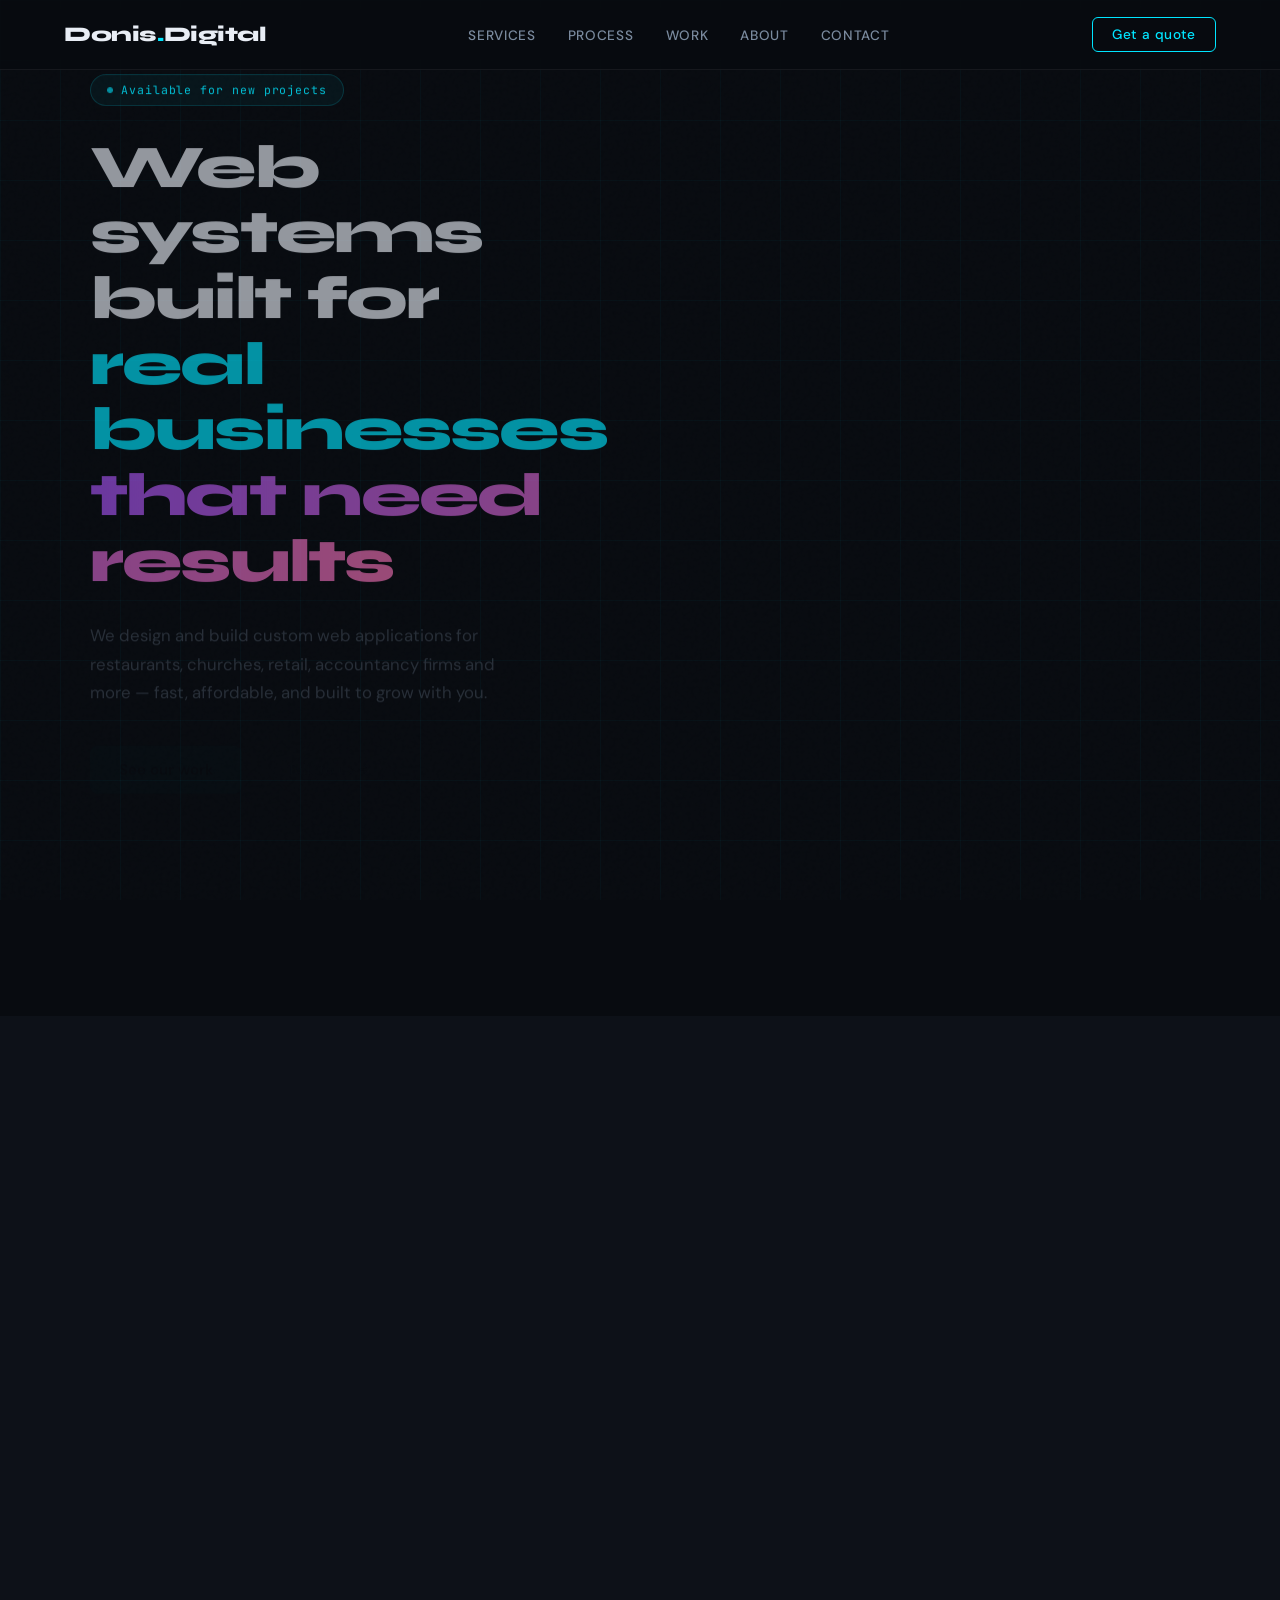
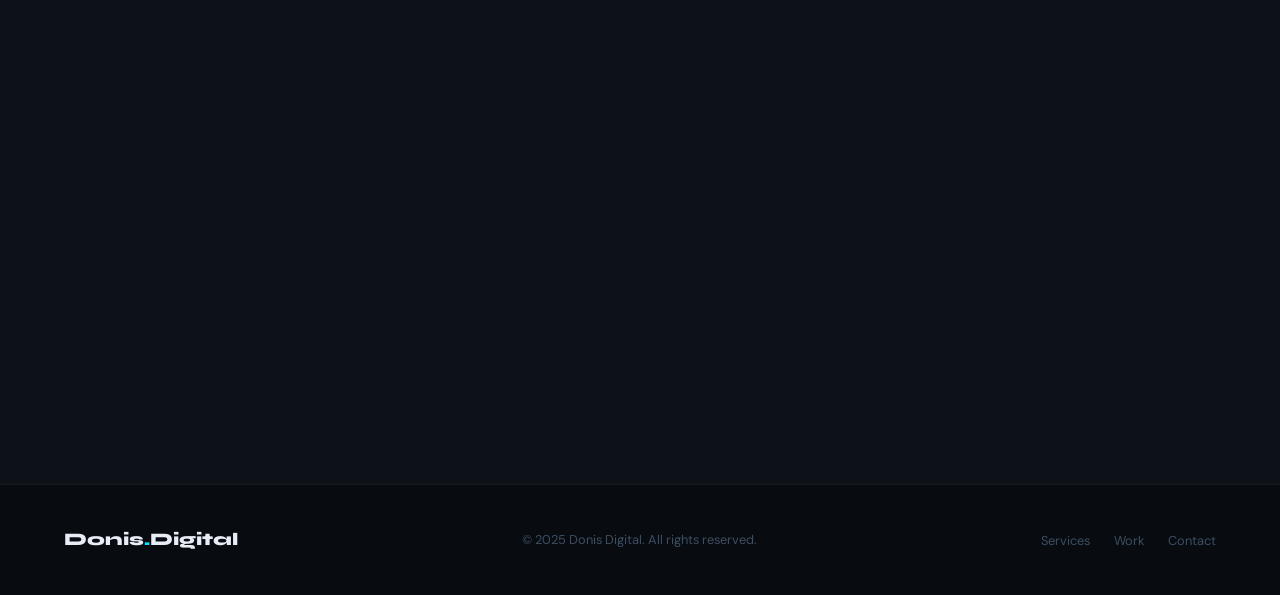
==== index.html @ e23f1062 "Add README, license, and Pages entry" ====
<!DOCTYPE html>
<html lang="en">
  <head>
    <meta charset="UTF-8"/>
    <meta name="viewport" content="width=device-width, initial-scale=1.0"/>
    <meta http-equiv="refresh" content="0; url=donis-digital.html"/>
    <link rel="canonical" href="./donis-digital.html"/>
    <title>Redirecting…</title>
  </head>
  <body>
    <p><a href="donis-digital.html">Open Donis Digital</a></p>
  </body>
</html>
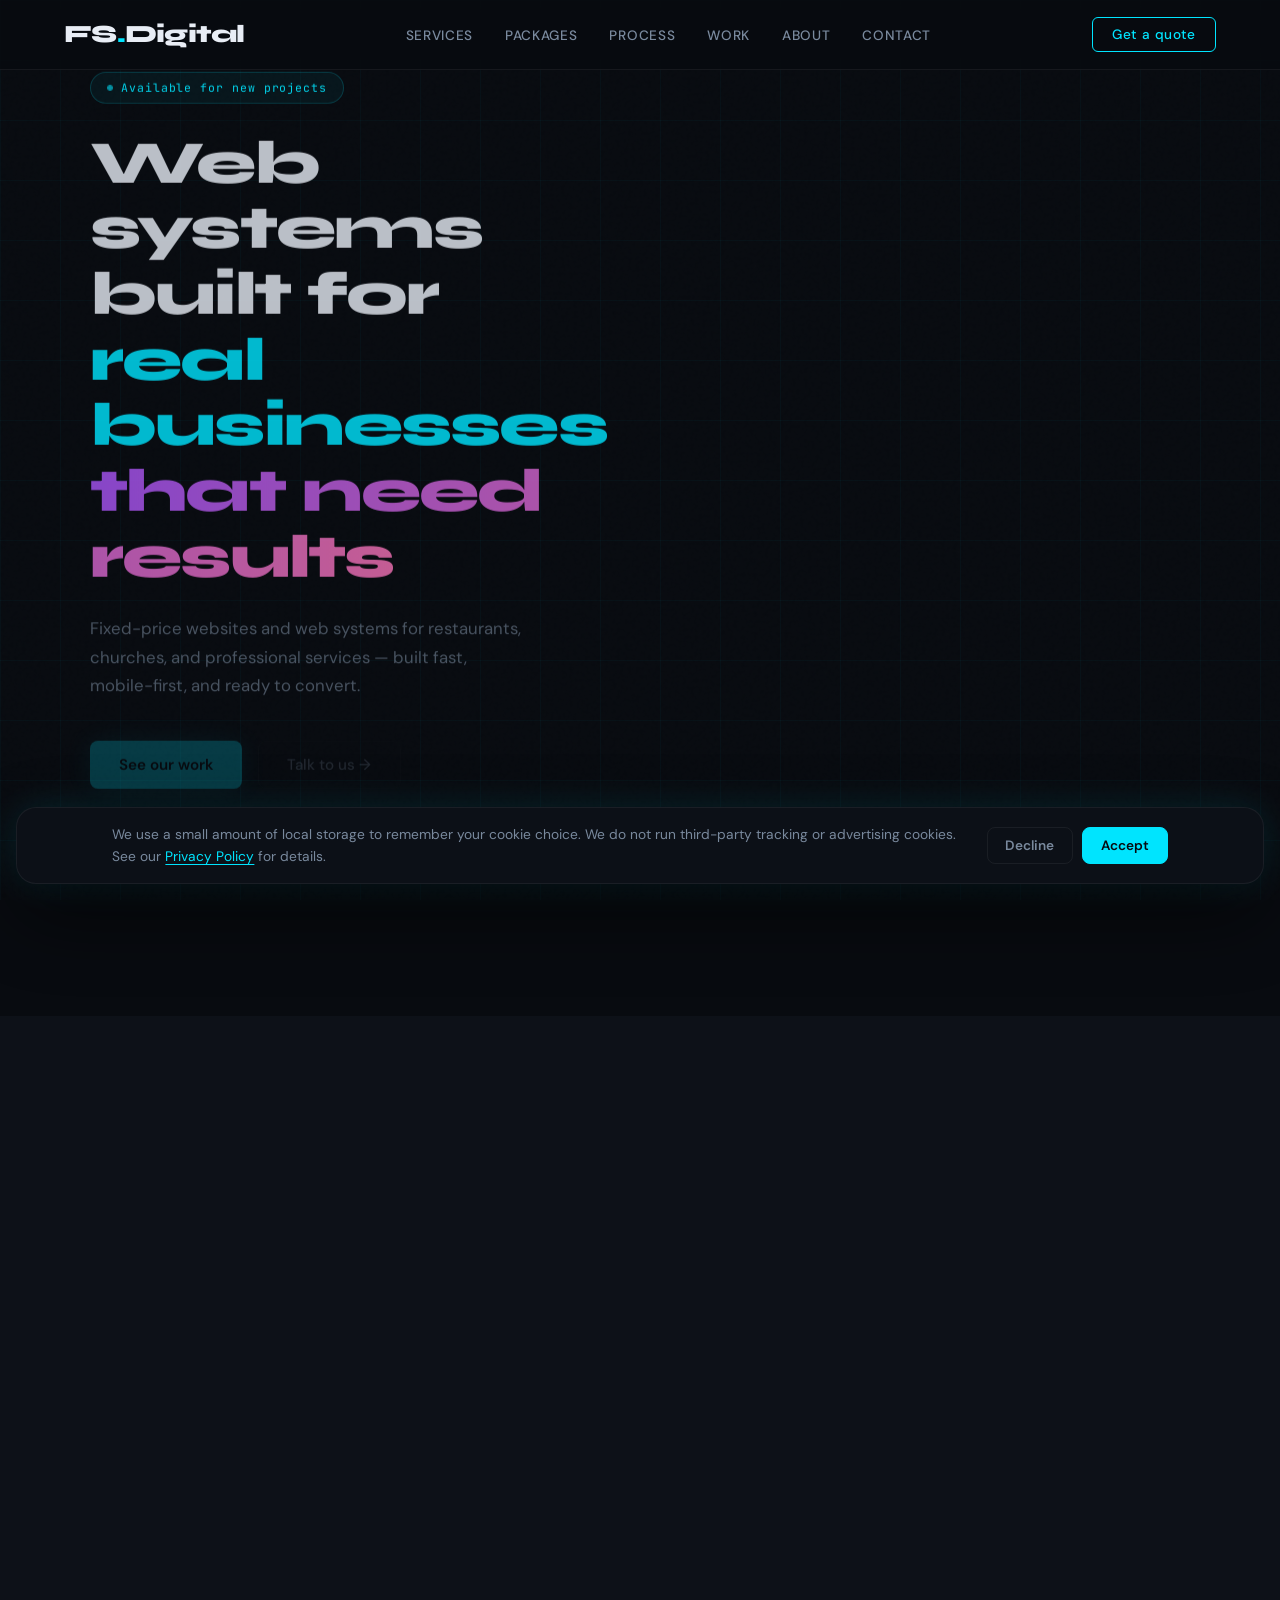
==== commit f4bb5d9d: "Feat: Formspree wired up. The previous Netlify-Forms setup is fully replaced" ====
--- a/index.html
+++ b/index.html
@@ -3,11 +3,12 @@
   <head>
     <meta charset="UTF-8"/>
     <meta name="viewport" content="width=device-width, initial-scale=1.0"/>
+    <meta name="robots" content="noindex,follow"/>
     <meta http-equiv="refresh" content="0; url=donis-digital.html"/>
-    <link rel="canonical" href="./donis-digital.html"/>
-    <title>Redirecting…</title>
+    <link rel="canonical" href="https://fsteyerdigital.com/donis-digital.html"/>
+    <title>FS Digital — redirecting…</title>
   </head>
   <body>
-    <p><a href="donis-digital.html">Open Donis Digital</a></p>
+    <p><a href="donis-digital.html">Open FS Digital</a></p>
   </body>
 </html>
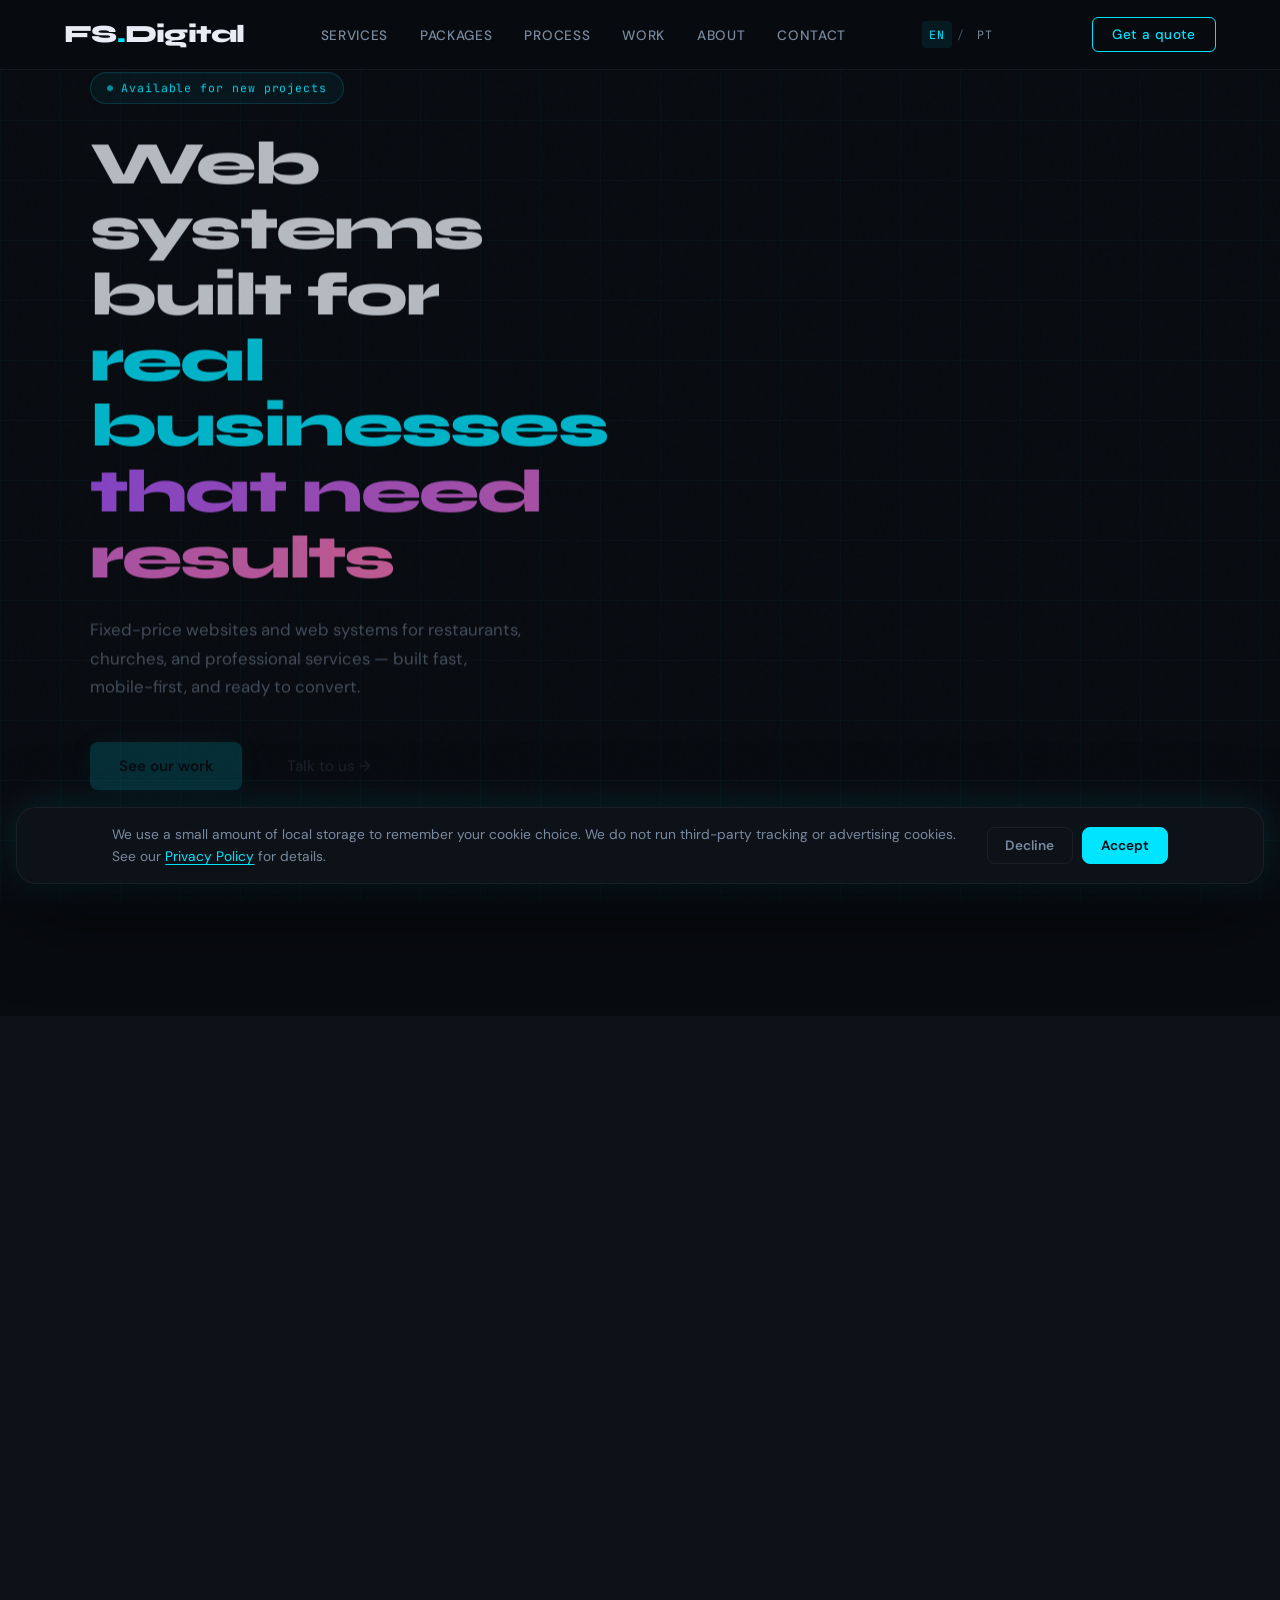
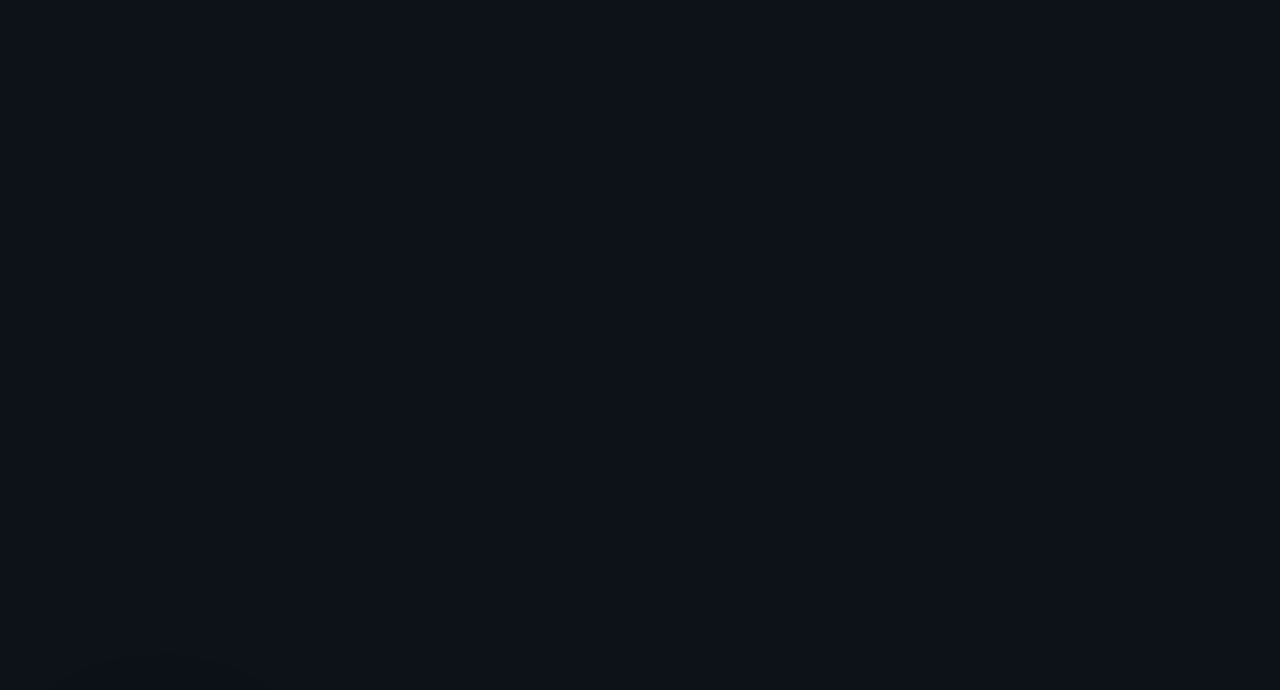
==== commit b0fa039a: "Fix: PT hosting plans parity + FS.Digital brand consistency Mirrors the Hosting & Maintenance Plans " ====
--- a/index.html
+++ b/index.html
@@ -6,9 +6,9 @@
     <meta name="robots" content="noindex,follow"/>
     <meta http-equiv="refresh" content="0; url=donis-digital.html"/>
     <link rel="canonical" href="https://fsteyerdigital.com/donis-digital.html"/>
-    <title>FS Digital — redirecting…</title>
+    <title>FS.Digital — redirecting…</title>
   </head>
   <body>
-    <p><a href="donis-digital.html">Open FS Digital</a></p>
+    <p><a href="donis-digital.html">Open FS.Digital</a></p>
   </body>
 </html>
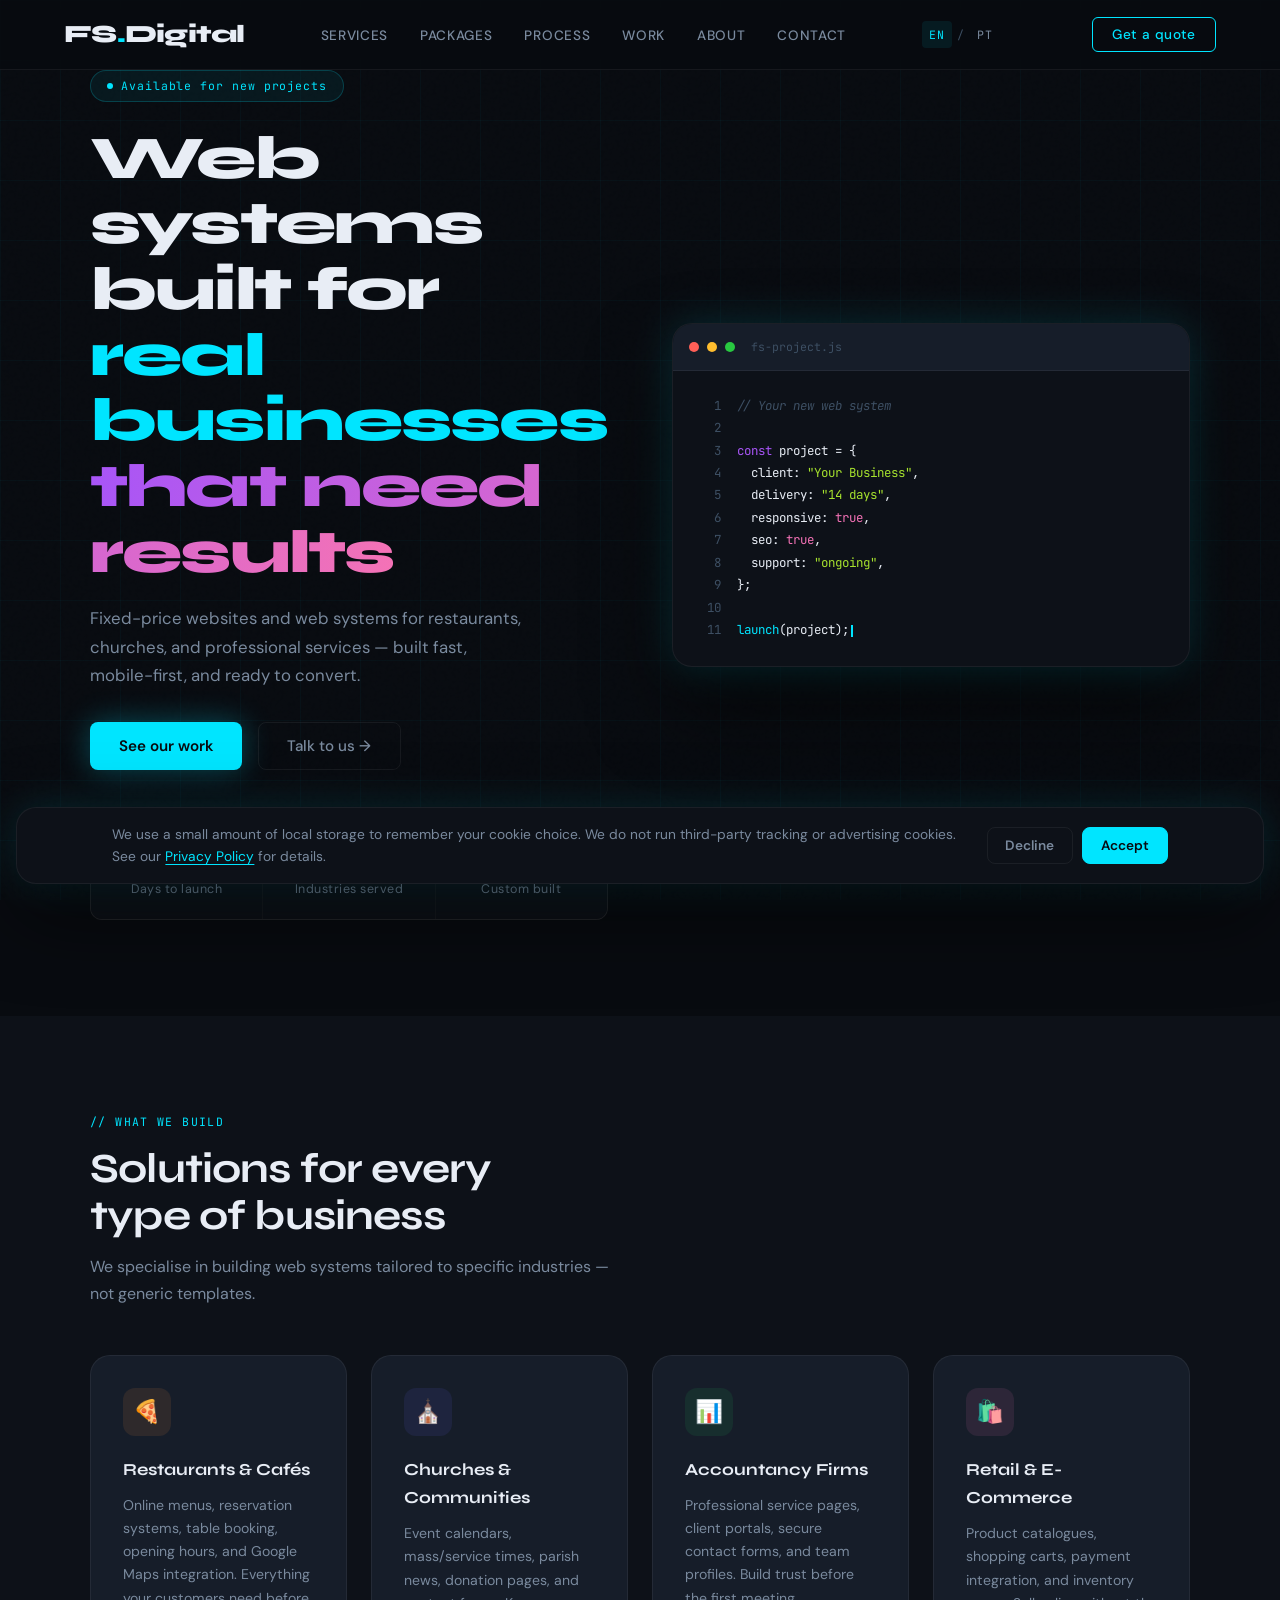
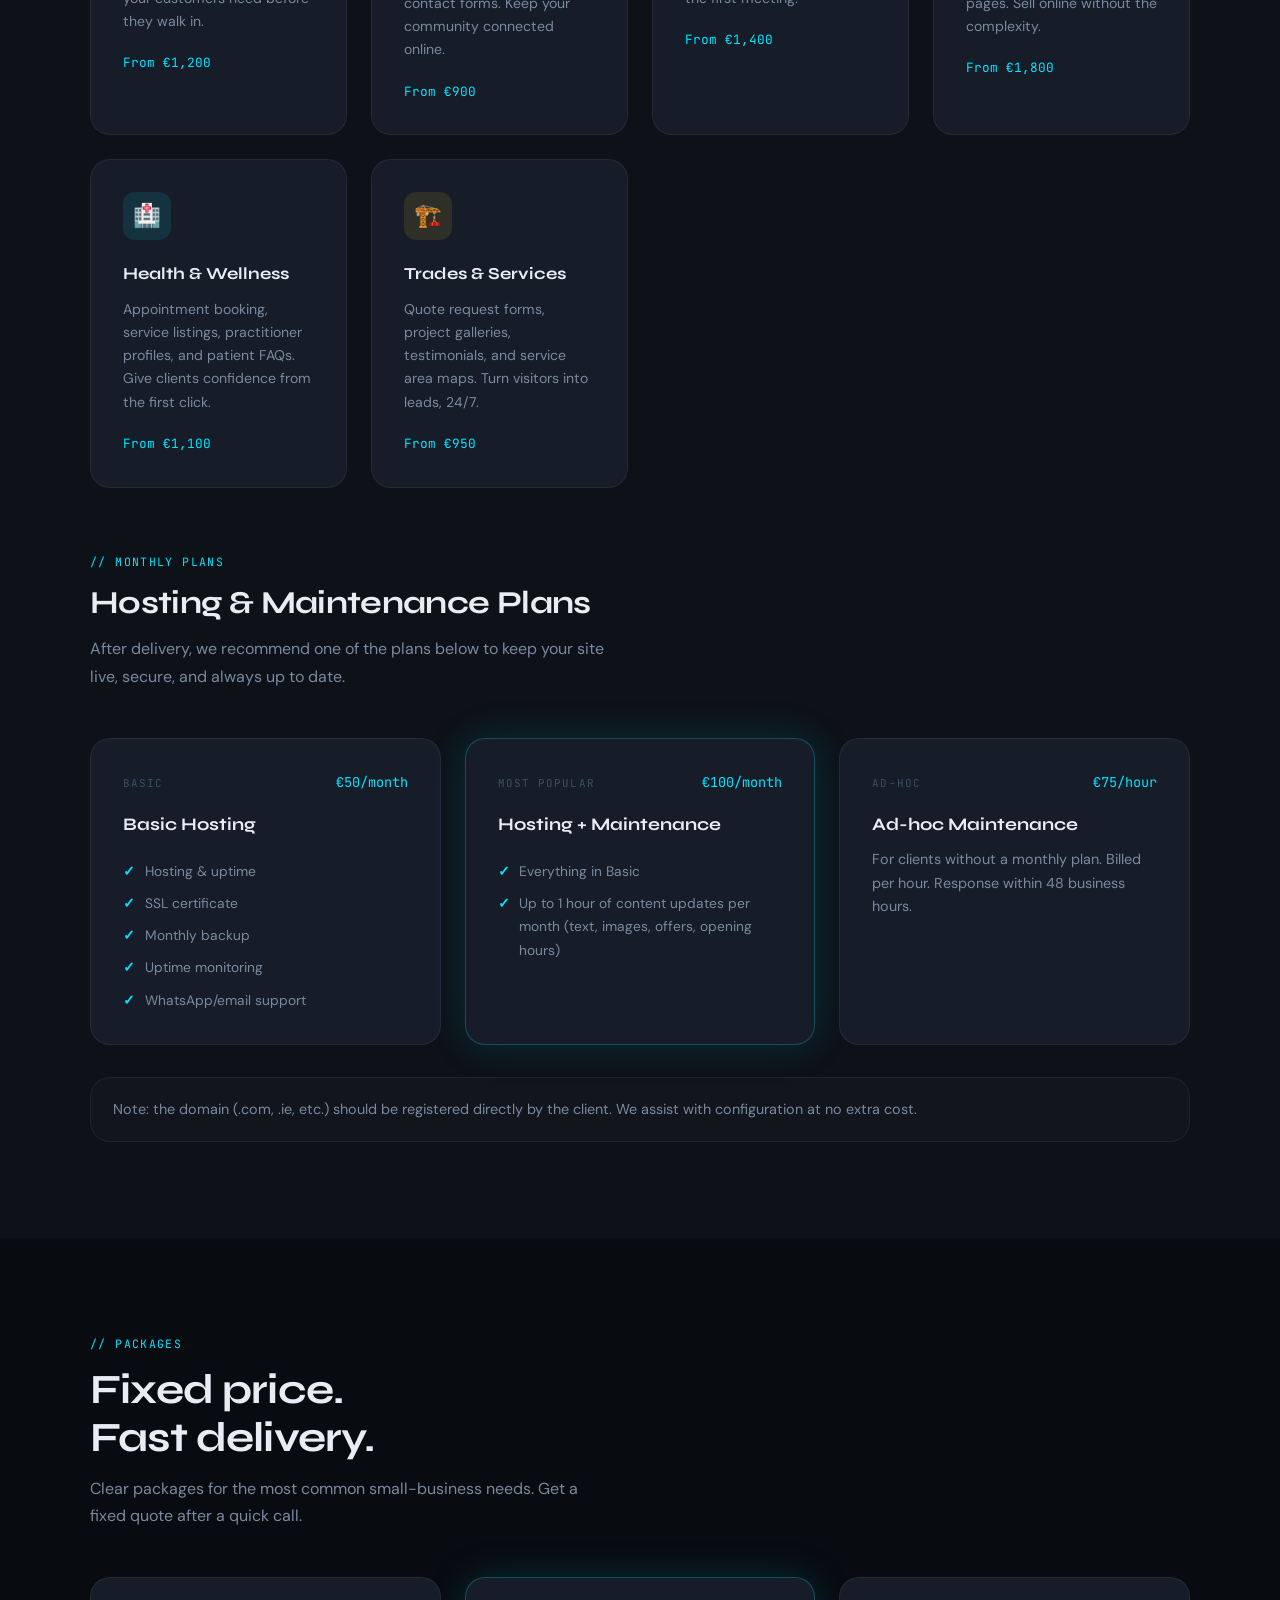
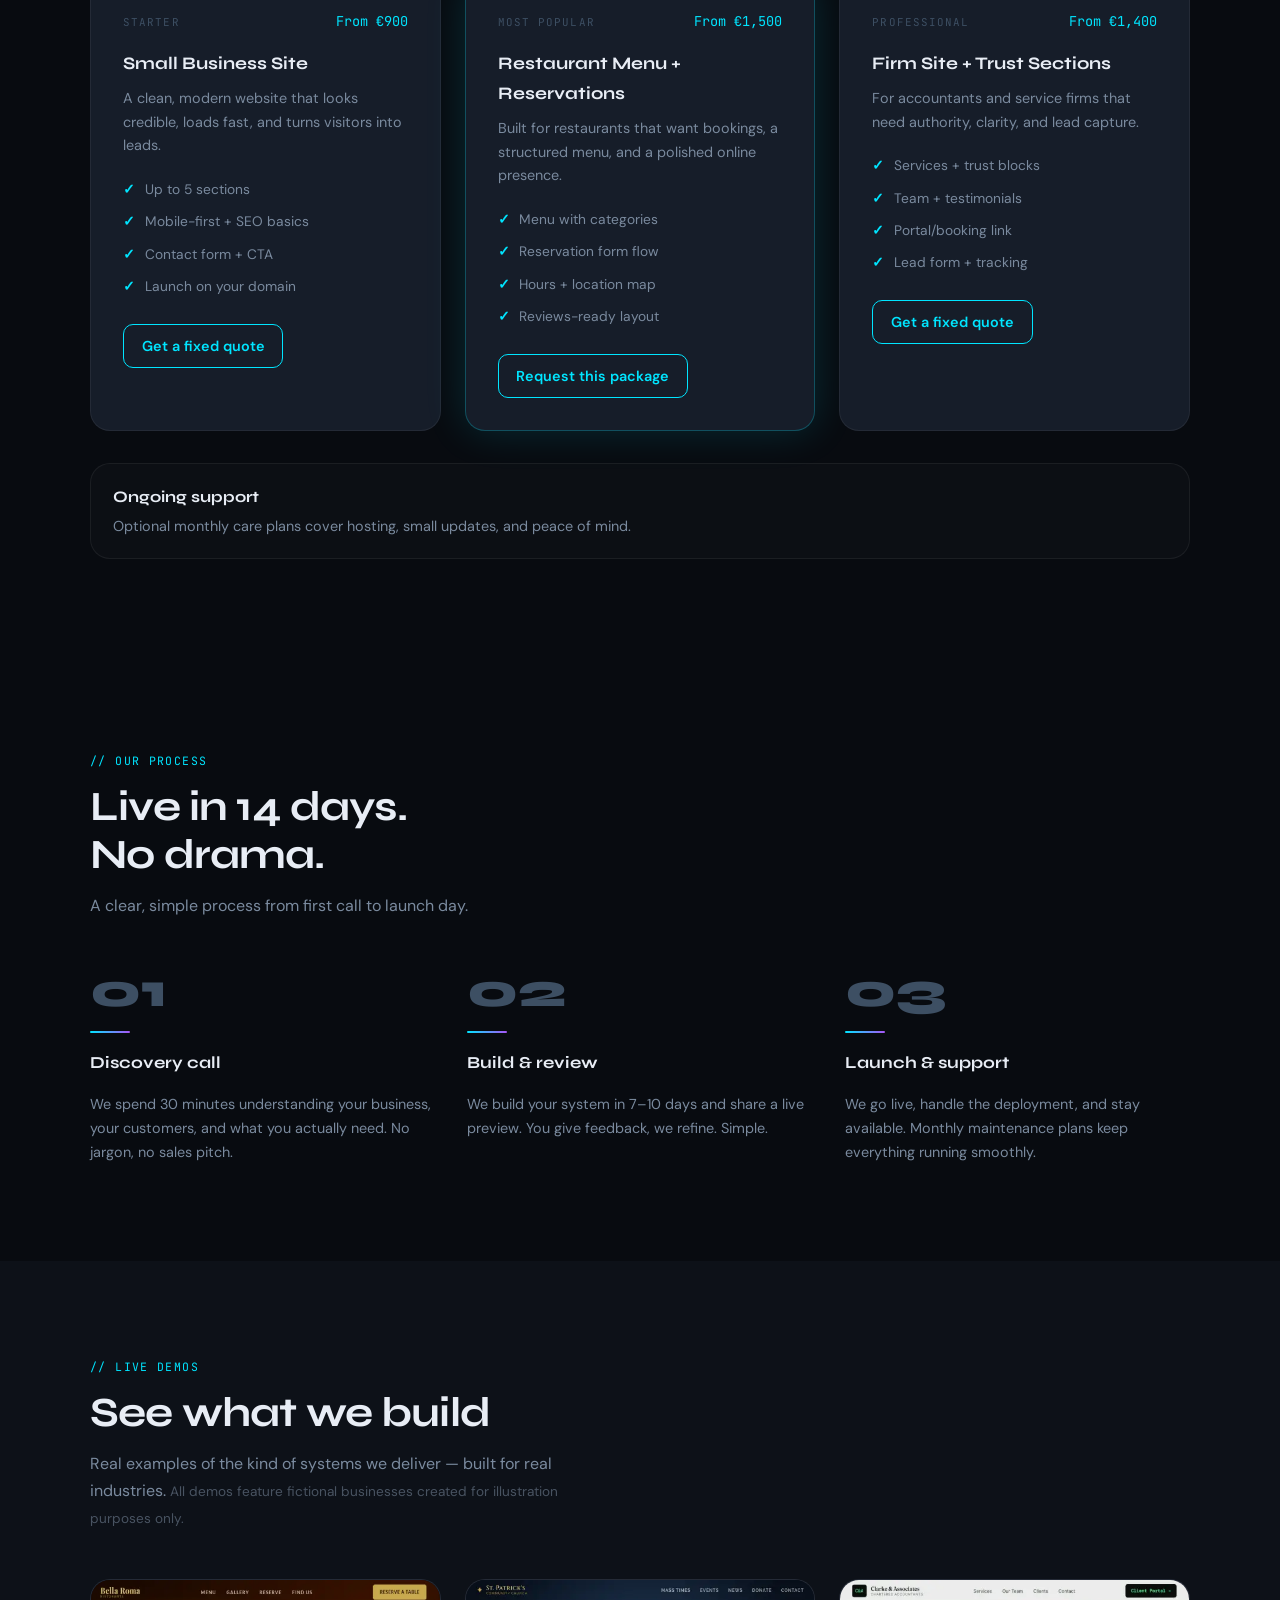
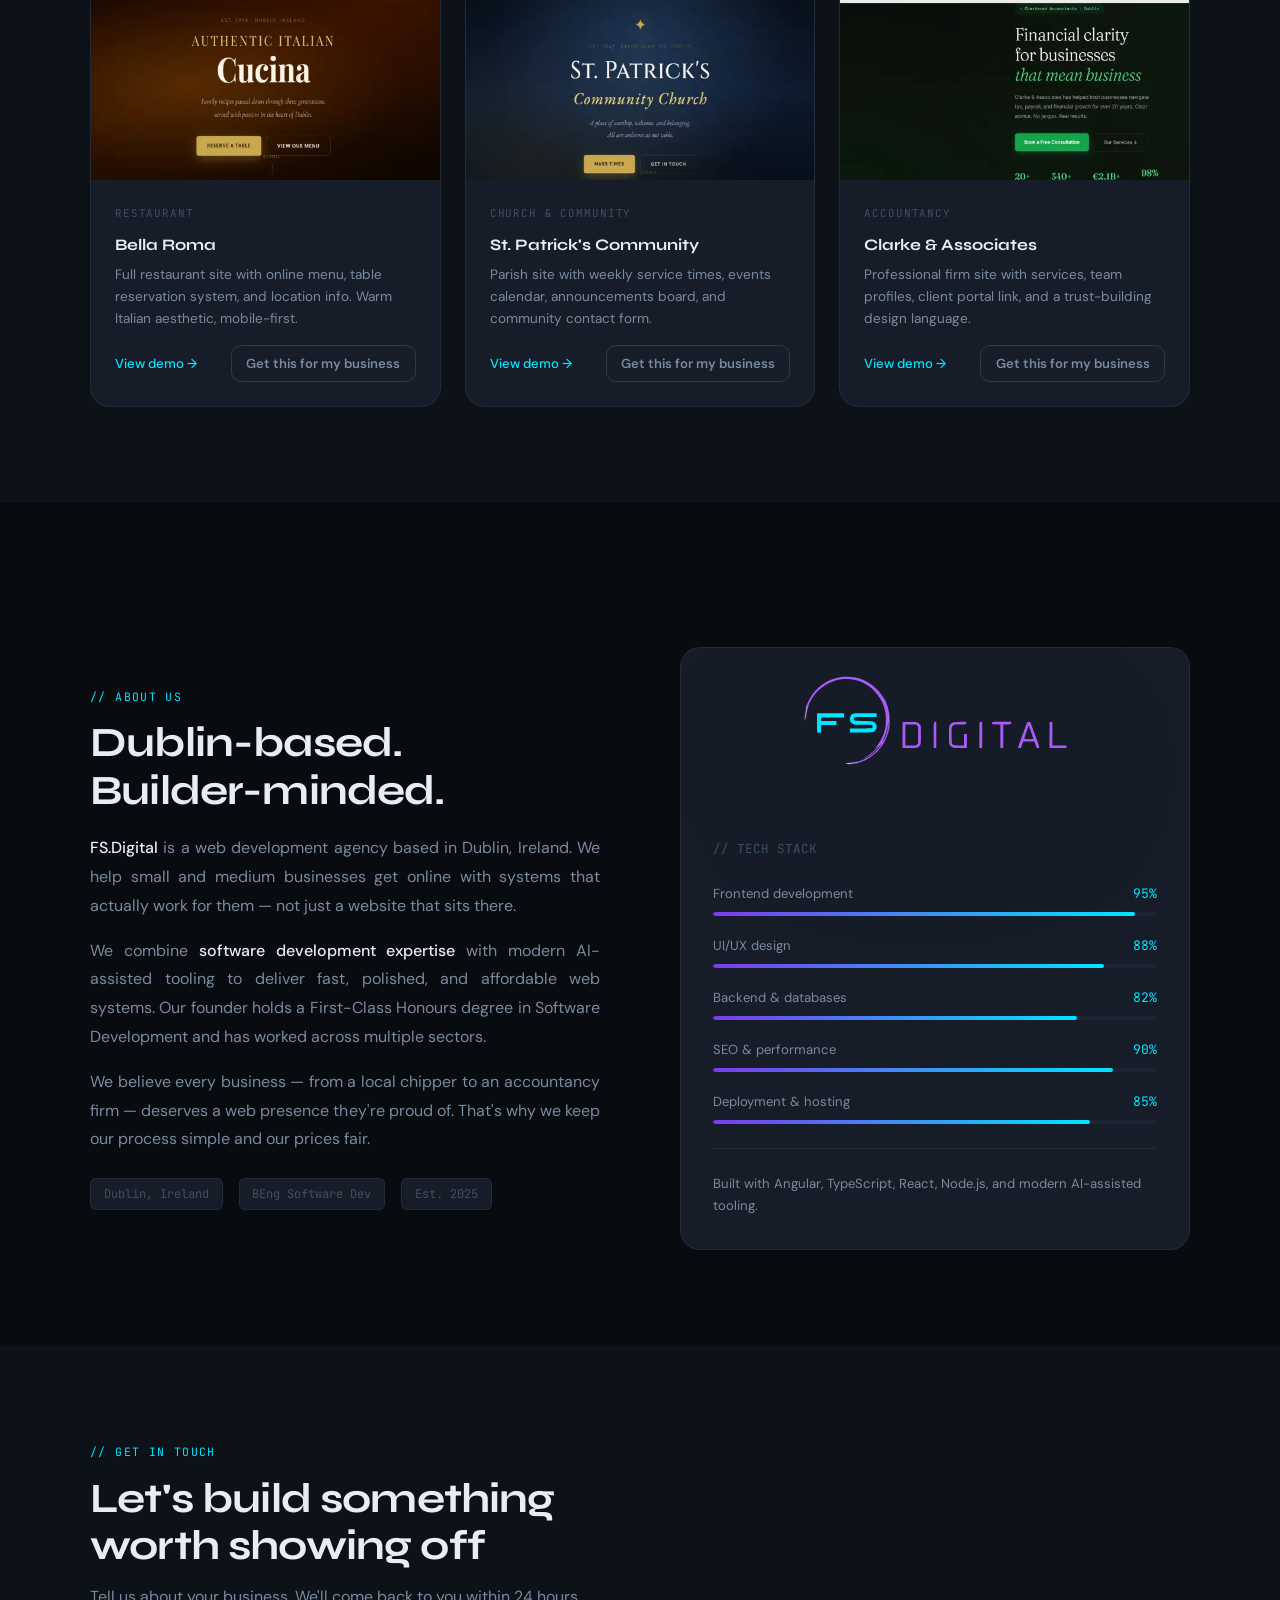
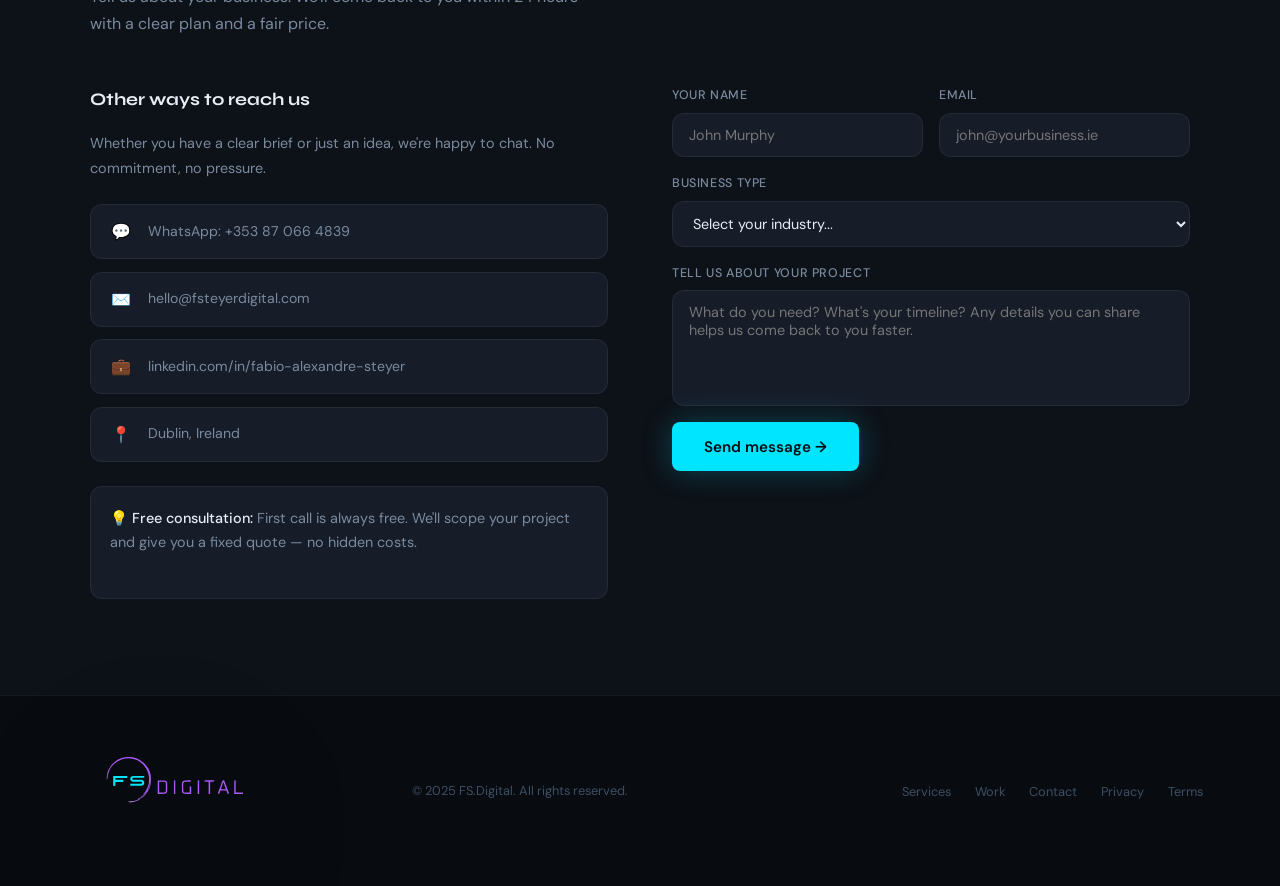
==== commit 1488cf70: "Fix: SEO canonical loop, meta descriptions, JSON-LD, and swap EN URL to root - Fix canonical loop: d" ====
--- a/index.html
+++ b/index.html
@@ -1,14 +1,544 @@
 <!DOCTYPE html>
 <html lang="en">
-  <head>
-    <meta charset="UTF-8"/>
-    <meta name="viewport" content="width=device-width, initial-scale=1.0"/>
-    <meta name="robots" content="noindex,follow"/>
-    <meta http-equiv="refresh" content="0; url=donis-digital.html"/>
-    <link rel="canonical" href="https://fsteyerdigital.com/donis-digital.html"/>
-    <title>FS.Digital — redirecting…</title>
-  </head>
-  <body>
-    <p><a href="donis-digital.html">Open FS.Digital</a></p>
-  </body>
+<head>
+<meta charset="UTF-8"/>
+<meta name="viewport" content="width=device-width, initial-scale=1.0"/>
+<title>FS.Digital — Web Systems for Real Businesses | Dublin</title>
+<meta name="description" content="FS.Digital builds custom web systems for restaurants, churches, accountancy firms and retail businesses. Fixed price. Live in 14 days. Dublin, Ireland."/>
+<meta name="author" content="FS.Digital"/>
+<meta name="theme-color" content="#080b10"/>
+<link rel="canonical" href="https://fsteyerdigital.com/"/>
+
+<!-- hreflang -->
+<link rel="alternate" hreflang="en" href="https://fsteyerdigital.com/"/>
+<link rel="alternate" hreflang="pt-BR" href="https://fsteyerdigital.com/pt/"/>
+<link rel="alternate" hreflang="x-default" href="https://fsteyerdigital.com/"/>
+
+<!-- Open Graph / social -->
+<meta property="og:type" content="website"/>
+<meta property="og:url" content="https://fsteyerdigital.com/"/>
+<meta property="og:title" content="FS.Digital — Web Systems for Real Businesses"/>
+<meta property="og:description" content="Fixed-price websites for restaurants, churches, and professional services. Built fast, mobile-first, ready to convert."/>
+<meta property="og:image" content="https://fsteyerdigital.com/Print_Transparent.svg"/>
+<meta property="og:locale" content="en_IE"/>
+<meta property="og:locale:alternate" content="pt_BR"/>
+<meta name="twitter:card" content="summary_large_image"/>
+<meta name="twitter:title" content="FS.Digital — Web Systems for Real Businesses"/>
+<meta name="twitter:description" content="Fixed-price websites and web systems for Irish small businesses. Live in 14 days."/>
+<meta name="twitter:image" content="https://fsteyerdigital.com/Print_Transparent.svg"/>
+
+<link rel="icon" type="image/svg+xml" href="Print_Transparent.svg"/>
+<link rel="preconnect" href="https://fonts.googleapis.com"/>
+<link rel="preconnect" href="https://fonts.gstatic.com" crossorigin/>
+<link href="https://fonts.googleapis.com/css2?family=Syne:wght@400;600;700;800&family=DM+Sans:ital,wght@0,300;0,400;0,500;1,300&family=JetBrains+Mono:wght@400;500&display=swap" rel="stylesheet"/>
+<link rel="stylesheet" href="donis-digital.css?v=20260708"/>
+<script src="donis-digital.js?v=20260708" defer></script>
+
+<script type="application/ld+json">
+{
+  "@context": "https://schema.org",
+  "@type": "ProfessionalService",
+  "name": "FS.Digital",
+  "url": "https://fsteyerdigital.com/",
+  "logo": "https://fsteyerdigital.com/Print_Transparent.svg",
+  "description": "Custom web systems for small and medium businesses. Restaurants, churches, accountancy firms and retail. Fixed price, live in 14 days.",
+  "founder": {
+    "@type": "Person",
+    "name": "Fabio A. Steyer"
+  },
+  "address": {
+    "@type": "PostalAddress",
+    "addressLocality": "Dublin",
+    "addressCountry": "IE"
+  },
+  "areaServed": ["Ireland", "Brazil"],
+  "contactPoint": {
+    "@type": "ContactPoint",
+    "email": "hello@fsteyerdigital.com",
+    "contactType": "customer service"
+  },
+  "sameAs": [
+    "https://linkedin.com/in/fabio-alexandre-steyer"
+  ]
+}
+</script>
+</head>
+<body>
+
+<!-- NAV -->
+<nav>
+  <a class="nav-brand" href="#hero" data-scroll-to="hero">
+    <span class="brand-text">FS<span>.</span>Digital</span>
+  </a>
+  <ul class="nav-links">
+    <li><a href="#services">Services</a></li>
+    <li><a href="#packages">Packages</a></li>
+    <li><a href="#how">Process</a></li>
+    <li><a href="#demos">Work</a></li>
+    <li><a href="#about">About</a></li>
+    <li><a href="#contact">Contact</a></li>
+  </ul>
+  <div class="lang-switch" aria-label="Language">
+    <a href="/" lang="en" hreflang="en" aria-current="page">EN</a>
+    <span class="sep" aria-hidden="true">/</span>
+    <a href="/pt/" lang="pt-BR" hreflang="pt-BR">PT</a>
+  </div>
+  <button class="nav-cta" type="button" data-scroll-to="contact">Get a quote</button>
+</nav>
+
+<!-- HERO -->
+<section id="hero">
+  <div class="hero-inner">
+    <div class="hero-content">
+      <div class="hero-tag">Available for new projects</div>
+      <h1>
+        Web systems built for<br/>
+        <span class="accent">real businesses</span><br/>
+        <span class="accent2">that need results</span>
+      </h1>
+      <p class="hero-sub">
+        Fixed-price websites and web systems for restaurants, churches, and professional services — built fast, mobile-first, and ready to convert.
+      </p>
+      <div class="hero-ctas">
+        <button class="btn-primary" type="button" data-scroll-to="demos">See our work</button>
+        <button class="btn-ghost" type="button" data-scroll-to="contact">Talk to us →</button>
+      </div>
+      <div class="stats-row">
+        <div class="stat">
+          <div class="stat-num">14</div>
+          <div class="stat-label">Days to launch</div>
+        </div>
+        <div class="stat">
+          <div class="stat-num">4+</div>
+          <div class="stat-label">Industries served</div>
+        </div>
+        <div class="stat">
+          <div class="stat-num">100%</div>
+          <div class="stat-label">Custom built</div>
+        </div>
+      </div>
+    </div>
+
+    <div class="hero-visual">
+      <div class="code-window">
+        <div class="code-topbar">
+          <div class="dot red"></div>
+          <div class="dot yellow"></div>
+          <div class="dot green"></div>
+          <div class="code-title">fs-project.js</div>
+        </div>
+        <div class="code-body">
+          <div class="code-line"><span class="ln">1</span><span class="cm">// Your new web system</span></div>
+          <div class="code-line"><span class="ln">2</span><span></span></div>
+          <div class="code-line"><span class="ln">3</span><span><span class="kw">const</span> project = {</span></div>
+          <div class="code-line"><span class="ln">4</span><span>&nbsp;&nbsp;client: <span class="str">"Your Business"</span>,</span></div>
+          <div class="code-line"><span class="ln">5</span><span>&nbsp;&nbsp;delivery: <span class="str">"14 days"</span>,</span></div>
+          <div class="code-line"><span class="ln">6</span><span>&nbsp;&nbsp;responsive: <span class="num">true</span>,</span></div>
+          <div class="code-line"><span class="ln">7</span><span>&nbsp;&nbsp;seo: <span class="num">true</span>,</span></div>
+          <div class="code-line"><span class="ln">8</span><span>&nbsp;&nbsp;support: <span class="str">"ongoing"</span>,</span></div>
+          <div class="code-line"><span class="ln">9</span><span>};</span></div>
+          <div class="code-line"><span class="ln">10</span><span></span></div>
+          <div class="code-line"><span class="ln">11</span><span><span class="fn">launch</span>(project);<span class="typing-cursor"></span></span></div>
+        </div>
+      </div>
+    </div>
+  </div>
+</section>
+
+<!-- SERVICES -->
+<section id="services">
+  <div class="container">
+    <div class="reveal">
+      <div class="section-tag">// what we build</div>
+      <h2>Solutions for every<br/>type of business</h2>
+      <p class="section-sub">We specialise in building web systems tailored to specific industries — not generic templates.</p>
+    </div>
+    <div class="services-grid">
+      <div class="service-card reveal">
+        <div class="service-icon bg-orange">🍕</div>
+        <h3>Restaurants & Cafés</h3>
+        <p>Online menus, reservation systems, table booking, opening hours, and Google Maps integration. Everything your customers need before they walk in.</p>
+        <div class="service-price">From €1,200</div>
+      </div>
+      <div class="service-card reveal">
+        <div class="service-icon bg-indigo">⛪</div>
+        <h3>Churches & Communities</h3>
+        <p>Event calendars, mass/service times, parish news, donation pages, and contact forms. Keep your community connected online.</p>
+        <div class="service-price">From €900</div>
+      </div>
+      <div class="service-card reveal">
+        <div class="service-icon bg-green">📊</div>
+        <h3>Accountancy Firms</h3>
+        <p>Professional service pages, client portals, secure contact forms, and team profiles. Build trust before the first meeting.</p>
+        <div class="service-price">From €1,400</div>
+      </div>
+      <div class="service-card reveal">
+        <div class="service-icon bg-pink">🛍️</div>
+        <h3>Retail & E-Commerce</h3>
+        <p>Product catalogues, shopping carts, payment integration, and inventory pages. Sell online without the complexity.</p>
+        <div class="service-price">From €1,800</div>
+      </div>
+      <div class="service-card reveal">
+        <div class="service-icon bg-cyan">🏥</div>
+        <h3>Health & Wellness</h3>
+        <p>Appointment booking, service listings, practitioner profiles, and patient FAQs. Give clients confidence from the first click.</p>
+        <div class="service-price">From €1,100</div>
+      </div>
+      <div class="service-card reveal">
+        <div class="service-icon bg-yellow">🏗️</div>
+        <h3>Trades & Services</h3>
+        <p>Quote request forms, project galleries, testimonials, and service area maps. Turn visitors into leads, 24/7.</p>
+        <div class="service-price">From €950</div>
+      </div>
+    </div>
+
+    <div class="hosting-plans reveal">
+      <div class="section-tag">// monthly plans</div>
+      <h3 class="hosting-plans-title">Hosting &amp; Maintenance Plans</h3>
+      <p class="section-sub">After delivery, we recommend one of the plans below to keep your site live, secure, and always up to date.</p>
+      <div class="packages-grid">
+        <div class="package-card reveal">
+          <div class="package-head">
+            <div class="package-tag">Basic</div>
+            <div class="package-price">€50/month</div>
+          </div>
+          <h3>Basic Hosting</h3>
+          <ul class="package-list">
+            <li>Hosting &amp; uptime</li>
+            <li>SSL certificate</li>
+            <li>Monthly backup</li>
+            <li>Uptime monitoring</li>
+            <li>WhatsApp/email support</li>
+          </ul>
+        </div>
+        <div class="package-card featured reveal">
+          <div class="package-head">
+            <div class="package-tag">Most popular</div>
+            <div class="package-price">€100/month</div>
+          </div>
+          <h3>Hosting + Maintenance</h3>
+          <ul class="package-list">
+            <li>Everything in Basic</li>
+            <li>Up to 1 hour of content updates per month (text, images, offers, opening hours)</li>
+          </ul>
+        </div>
+        <div class="package-card reveal">
+          <div class="package-head">
+            <div class="package-tag">Ad-hoc</div>
+            <div class="package-price">€75/hour</div>
+          </div>
+          <h3>Ad-hoc Maintenance</h3>
+          <p>For clients without a monthly plan. Billed per hour. Response within 48 business hours.</p>
+        </div>
+      </div>
+      <div class="packages-note reveal">
+        <p class="packages-note-text">Note: the domain (.com, .ie, etc.) should be registered directly by the client. We assist with configuration at no extra cost.</p>
+      </div>
+    </div>
+  </div>
+</section>
+
+<!-- PACKAGES -->
+<section id="packages">
+  <div class="container">
+    <div class="reveal">
+      <div class="section-tag">// packages</div>
+      <h2>Fixed price.<br/>Fast delivery.</h2>
+      <p class="section-sub">Clear packages for the most common small-business needs. Get a fixed quote after a quick call.</p>
+    </div>
+
+    <div class="packages-grid">
+      <div class="package-card reveal">
+        <div class="package-head">
+          <div class="package-tag">Starter</div>
+          <div class="package-price">From €900</div>
+        </div>
+        <h3>Small Business Site</h3>
+        <p>A clean, modern website that looks credible, loads fast, and turns visitors into leads.</p>
+        <ul class="package-list">
+          <li>Up to 5 sections</li>
+          <li>Mobile-first + SEO basics</li>
+          <li>Contact form + CTA</li>
+          <li>Launch on your domain</li>
+        </ul>
+        <button class="package-cta" type="button" data-scroll-to="contact">Get a fixed quote</button>
+      </div>
+
+      <div class="package-card featured reveal">
+        <div class="package-head">
+          <div class="package-tag">Most popular</div>
+          <div class="package-price">From €1,500</div>
+        </div>
+        <h3>Restaurant Menu + Reservations</h3>
+        <p>Built for restaurants that want bookings, a structured menu, and a polished online presence.</p>
+        <ul class="package-list">
+          <li>Menu with categories</li>
+          <li>Reservation form flow</li>
+          <li>Hours + location map</li>
+          <li>Reviews-ready layout</li>
+        </ul>
+        <button class="package-cta" type="button" data-scroll-to="contact">Request this package</button>
+      </div>
+
+      <div class="package-card reveal">
+        <div class="package-head">
+          <div class="package-tag">Professional</div>
+          <div class="package-price">From €1,400</div>
+        </div>
+        <h3>Firm Site + Trust Sections</h3>
+        <p>For accountants and service firms that need authority, clarity, and lead capture.</p>
+        <ul class="package-list">
+          <li>Services + trust blocks</li>
+          <li>Team + testimonials</li>
+          <li>Portal/booking link</li>
+          <li>Lead form + tracking</li>
+        </ul>
+        <button class="package-cta" type="button" data-scroll-to="contact">Get a fixed quote</button>
+      </div>
+    </div>
+
+    <div class="packages-note reveal">
+      <div class="packages-note-title">Ongoing support</div>
+      <p class="packages-note-text">Optional monthly care plans cover hosting, small updates, and peace of mind.</p>
+    </div>
+  </div>
+</section>
+
+<!-- HOW IT WORKS -->
+<section id="how">
+  <div class="container">
+    <div class="reveal">
+      <div class="section-tag">// our process</div>
+      <h2>Live in 14 days.<br/>No drama.</h2>
+      <p class="section-sub">A clear, simple process from first call to launch day.</p>
+    </div>
+    <div class="steps">
+      <div class="step reveal">
+        <div class="step-num">01</div>
+        <div class="step-line"></div>
+        <h3>Discovery call</h3>
+        <p>We spend 30 minutes understanding your business, your customers, and what you actually need. No jargon, no sales pitch.</p>
+      </div>
+      <div class="step reveal">
+        <div class="step-num">02</div>
+        <div class="step-line"></div>
+        <h3>Build & review</h3>
+        <p>We build your system in 7–10 days and share a live preview. You give feedback, we refine. Simple.</p>
+      </div>
+      <div class="step reveal">
+        <div class="step-num">03</div>
+        <div class="step-line"></div>
+        <h3>Launch & support</h3>
+        <p>We go live, handle the deployment, and stay available. Monthly maintenance plans keep everything running smoothly.</p>
+      </div>
+    </div>
+  </div>
+</section>
+
+<!-- DEMOS -->
+<section id="demos">
+  <div class="container">
+    <div class="reveal">
+      <div class="section-tag">// live demos</div>
+      <h2>See what we build</h2>
+      <p class="section-sub">Real examples of the kind of systems we deliver — built for real industries. <span class="section-note">All demos feature fictional businesses created for illustration purposes only.</span></p>
+    </div>
+    <div class="demos-grid">
+      <div class="demo-card reveal">
+        <div class="demo-preview">
+          <img src="demos/bella-roma/preview.webp" alt="Bella Roma restaurant demo site screenshot" loading="lazy" width="600" height="338"/>
+        </div>
+        <div class="demo-info">
+          <div class="demo-tag">Restaurant</div>
+          <h3>Bella Roma</h3>
+          <p>Full restaurant site with online menu, table reservation system, and location info. Warm Italian aesthetic, mobile-first.</p>
+          <div class="demo-actions">
+            <a href="demos/bella-roma/" class="demo-link" target="_blank" rel="noreferrer noopener">View demo →</a>
+            <button class="demo-cta" type="button" data-scroll-to="contact">Get this for my business</button>
+          </div>
+        </div>
+      </div>
+      <div class="demo-card reveal">
+        <div class="demo-preview">
+          <img src="demos/church/preview.webp" alt="St. Patrick's Community Church demo site screenshot" loading="lazy" width="600" height="338"/>
+        </div>
+        <div class="demo-info">
+          <div class="demo-tag">Church & Community</div>
+          <h3>St. Patrick's Community</h3>
+          <p>Parish site with weekly service times, events calendar, announcements board, and community contact form.</p>
+          <div class="demo-actions">
+            <a href="demos/church/" class="demo-link" target="_blank" rel="noreferrer noopener">View demo →</a>
+            <button class="demo-cta" type="button" data-scroll-to="contact">Get this for my business</button>
+          </div>
+        </div>
+      </div>
+      <div class="demo-card reveal">
+        <div class="demo-preview">
+          <img src="demos/accountancy/preview.webp" alt="Clarke & Associates accountancy demo site screenshot" loading="lazy" width="600" height="338"/>
+        </div>
+        <div class="demo-info">
+          <div class="demo-tag">Accountancy</div>
+          <h3>Clarke & Associates</h3>
+          <p>Professional firm site with services, team profiles, client portal link, and a trust-building design language.</p>
+          <div class="demo-actions">
+            <a href="demos/accountancy/" class="demo-link" target="_blank" rel="noreferrer noopener">View demo →</a>
+            <button class="demo-cta" type="button" data-scroll-to="contact">Get this for my business</button>
+          </div>
+        </div>
+      </div>
+    </div>
+  </div>
+</section>
+
+<!-- ABOUT -->
+<section id="about">
+  <div class="container">
+    <div class="about-grid">
+      <div class="about-text reveal">
+        <div class="section-tag">// about us</div>
+        <h2>Dublin-based.<br/>Builder-minded.</h2>
+        <p class="about-lead"><strong>FS.Digital</strong> is a web development agency based in Dublin, Ireland. We help small and medium businesses get online with systems that actually work for them — not just a website that sits there.</p>
+        <p>We combine <strong>software development expertise</strong> with modern AI-assisted tooling to deliver fast, polished, and affordable web systems. Our founder holds a First-Class Honours degree in Software Development and has worked across multiple sectors.</p>
+        <p>We believe every business — from a local chipper to an accountancy firm — deserves a web presence they're proud of. That's why we keep our process simple and our prices fair.</p>
+        <div class="about-pills">
+          <span class="about-pill">Dublin, Ireland</span>
+          <span class="about-pill">BEng Software Dev</span>
+          <span class="about-pill">Est. 2025</span>
+        </div>
+      </div>
+      <div class="about-visual reveal">
+        <img class="about-logo" src="Print_Transparent.svg" alt="FS.Digital logo"/>
+        <p class="about-tech-tag">// tech stack</p>
+        <div class="skill-row">
+          <div class="skill-label"><span>Frontend development</span><span>95%</span></div>
+          <div class="skill-bar"><div class="skill-fill w-95"></div></div>
+        </div>
+        <div class="skill-row">
+          <div class="skill-label"><span>UI/UX design</span><span>88%</span></div>
+          <div class="skill-bar"><div class="skill-fill w-88"></div></div>
+        </div>
+        <div class="skill-row">
+          <div class="skill-label"><span>Backend & databases</span><span>82%</span></div>
+          <div class="skill-bar"><div class="skill-fill w-82"></div></div>
+        </div>
+        <div class="skill-row">
+          <div class="skill-label"><span>SEO & performance</span><span>90%</span></div>
+          <div class="skill-bar"><div class="skill-fill w-90"></div></div>
+        </div>
+        <div class="skill-row">
+          <div class="skill-label"><span>Deployment & hosting</span><span>85%</span></div>
+          <div class="skill-bar"><div class="skill-fill w-85"></div></div>
+        </div>
+        <div class="about-divider">
+          <p class="about-divider-text">Built with Angular, TypeScript, React, Node.js, and modern AI-assisted tooling.</p>
+        </div>
+      </div>
+    </div>
+  </div>
+</section>
+
+<!-- CONTACT -->
+<section id="contact">
+  <div class="container">
+    <div class="reveal">
+      <div class="section-tag">// get in touch</div>
+      <h2>Let's build something<br/>worth showing off</h2>
+      <p class="section-sub">Tell us about your business. We'll come back to you within 24 hours with a clear plan and a fair price.</p>
+    </div>
+    <div class="contact-grid">
+      <div class="contact-info reveal">
+        <h3>Other ways to reach us</h3>
+        <p>Whether you have a clear brief or just an idea, we're happy to chat. No commitment, no pressure.</p>
+        <a class="contact-link" href="https://wa.me/353870664839?text=Hi!%20I%20visited%20your%20site%20and%20would%20like%20to%20know%20more%20about%20FS.Digital%20services." target="_blank" rel="noopener">
+          <span class="icon">💬</span>
+          <span>WhatsApp: +353 87 066 4839</span>
+        </a>
+        <a class="contact-link" href="mailto:hello@fsteyerdigital.com">
+          <span class="icon">✉️</span>
+          <span>hello@fsteyerdigital.com</span>
+        </a>
+        <a class="contact-link" href="https://linkedin.com/in/fabio-alexandre-steyer" target="_blank" rel="noopener">
+          <span class="icon">💼</span>
+          <span>linkedin.com/in/fabio-alexandre-steyer</span>
+        </a>
+        <div class="contact-link">
+          <span class="icon">📍</span>
+          <span>Dublin, Ireland</span>
+        </div>
+        <div class="contact-tip">
+          <p class="contact-tip-text">💡 <strong>Free consultation:</strong> First call is always free. We'll scope your project and give you a fixed quote — no hidden costs.</p>
+        </div>
+      </div>
+      <form
+        class="contact-form reveal"
+        id="contact-form"
+        action="https://formspree.io/f/xrevpnzj"
+        method="POST"
+        enctype="multipart/form-data"
+      >
+        <input type="hidden" name="_next" value="https://fsteyerdigital.com"/>
+        <input type="text" name="_gotcha" style="display:none" tabindex="-1" autocomplete="off" aria-hidden="true"/>
+        <div class="form-row">
+          <div class="form-group">
+            <label for="contact-name">Your name</label>
+            <input id="contact-name" name="name" type="text" placeholder="John Murphy" autocomplete="name" required/>
+          </div>
+          <div class="form-group">
+            <label for="contact-email">Email</label>
+            <input id="contact-email" name="email" type="email" placeholder="john@yourbusiness.ie" autocomplete="email" required/>
+          </div>
+        </div>
+        <div class="form-group">
+          <label for="contact-business">Business type</label>
+          <select id="contact-business" name="businessType" required>
+            <option value="">Select your industry...</option>
+            <option>Restaurant / Café</option>
+            <option>Church / Community</option>
+            <option>Accountancy / Finance</option>
+            <option>Retail / E-Commerce</option>
+            <option>Health & Wellness</option>
+            <option>Trades & Services</option>
+            <option>Other</option>
+          </select>
+        </div>
+        <div class="form-group">
+          <label for="contact-message">Tell us about your project</label>
+          <textarea id="contact-message" name="message" rows="5" placeholder="What do you need? What's your timeline? Any details you can share helps us come back to you faster." required></textarea>
+        </div>
+        <button class="form-submit" type="submit">Send message →</button>
+        <p class="form-status" id="contact-status" role="status" aria-live="polite"></p>
+      </form>
+    </div>
+  </div>
+</section>
+
+<!-- FOOTER -->
+<footer>
+  <a class="footer-brand" href="#hero" data-scroll-to="hero">
+    <img class="footer-logo" src="Print_Transparent.svg" alt="FS.Digital logo"/>
+  </a>
+  <p>© 2025 FS.Digital. All rights reserved.</p>
+  <ul class="footer-links">
+    <li><a href="#services">Services</a></li>
+    <li><a href="#demos">Work</a></li>
+    <li><a href="#contact">Contact</a></li>
+    <li><a href="privacy.html">Privacy</a></li>
+    <li><a href="terms.html">Terms</a></li>
+  </ul>
+</footer>
+
+<!-- COOKIE CONSENT BANNER -->
+<div class="cookie-banner" id="cookie-banner" role="dialog" aria-live="polite" aria-label="Cookie notice" hidden>
+  <div class="cookie-banner-inner">
+    <p class="cookie-banner-text">
+      We use a small amount of local storage to remember your cookie choice. We do not run third-party tracking or advertising cookies. See our <a href="privacy.html">Privacy Policy</a> for details.
+    </p>
+    <div class="cookie-banner-actions">
+      <button type="button" class="cookie-btn cookie-btn-decline" data-cookie-action="decline">Decline</button>
+      <button type="button" class="cookie-btn cookie-btn-accept" data-cookie-action="accept">Accept</button>
+    </div>
+  </div>
+</div>
+
+</body>
 </html>
--- a/donis-digital.css
+++ b/donis-digital.css
@@ -0,0 +1,1219 @@
+:root {
+  --bg: #080b10;
+  --bg2: #0d1118;
+  --bg3: #111720;
+  --surface: #161d29;
+  --surface2: #1c2535;
+  --cyan: #00e5ff;
+  --cyan-dim: #00b8cc;
+  --purple: #7c3aed;
+  --purple-light: #a855f7;
+  --pink: #f472b6;
+  --text: #e8edf5;
+  --text-muted: #7a8a9e;
+  --text-dim: #3d4f63;
+  --border: rgba(255,255,255,0.06);
+  --border-hover: rgba(0,229,255,0.2);
+  --glow-cyan: 0 0 40px rgba(0,229,255,0.15);
+  --glow-purple: 0 0 40px rgba(124,58,237,0.2);
+  --radius: 12px;
+  --radius-lg: 20px;
+}
+
+*, *::before, *::after { box-sizing: border-box; margin: 0; padding: 0; }
+
+html { scroll-behavior: smooth; }
+
+body {
+  background: var(--bg);
+  color: var(--text);
+  font-family: 'DM Sans', sans-serif;
+  font-size: 16px;
+  line-height: 1.7;
+  overflow-x: hidden;
+}
+
+body::before {
+  content: '';
+  position: fixed;
+  inset: 0;
+  background-image: url("data:image/svg+xml,%3Csvg viewBox='0 0 256 256' xmlns='http://www.w3.org/2000/svg'%3E%3Cfilter id='noise'%3E%3CfeTurbulence type='fractalNoise' baseFrequency='0.9' numOctaves='4' stitchTiles='stitch'/%3E%3C/filter%3E%3Crect width='100%25' height='100%25' filter='url(%23noise)' opacity='0.04'/%3E%3C/svg%3E");
+  pointer-events: none;
+  z-index: 0;
+  opacity: 0.4;
+}
+
+body::after {
+  content: '';
+  position: fixed;
+  inset: 0;
+  background-image:
+    linear-gradient(rgba(0,229,255,0.03) 1px, transparent 1px),
+    linear-gradient(90deg, rgba(0,229,255,0.03) 1px, transparent 1px);
+  background-size: 60px 60px;
+  pointer-events: none;
+  z-index: 0;
+}
+
+* { position: relative; z-index: 1; }
+
+a { color: inherit; text-decoration: none; }
+
+nav {
+  position: fixed;
+  top: 0; left: 0; right: 0;
+  z-index: 100;
+  padding: 0 5%;
+  height: 70px;
+  display: flex;
+  align-items: center;
+  justify-content: space-between;
+  background: rgba(8,11,16,0.85);
+  -webkit-backdrop-filter: blur(20px);
+  backdrop-filter: blur(20px);
+  border-bottom: 1px solid var(--border);
+}
+
+.nav-brand {
+  display: inline-flex;
+  align-items: center;
+  gap: 0.4rem;
+}
+
+.brand-text {
+  font-family: 'Syne', sans-serif;
+  font-weight: 800;
+  font-size: 1.35rem;
+  letter-spacing: -0.02em;
+  color: var(--text);
+}
+.brand-text span { color: var(--cyan); }
+
+.nav-brand .brand-text {
+  font-size: 1.55rem;
+  letter-spacing: -0.03em;
+}
+
+.nav-links {
+  display: flex;
+  gap: 2rem;
+  list-style: none;
+}
+.nav-links a {
+  font-size: 0.85rem;
+  font-weight: 500;
+  color: var(--text-muted);
+  letter-spacing: 0.05em;
+  text-transform: uppercase;
+  transition: color 0.2s;
+}
+.nav-links a:hover { color: var(--cyan); }
+.nav-links a.active { color: var(--cyan); }
+
+.nav-cta {
+  background: transparent;
+  border: 1px solid var(--cyan);
+  color: var(--cyan);
+  padding: 0.5rem 1.2rem;
+  border-radius: 6px;
+  font-family: 'DM Sans', sans-serif;
+  font-size: 0.85rem;
+  font-weight: 500;
+  cursor: pointer;
+  transition: all 0.2s;
+  letter-spacing: 0.03em;
+}
+.nav-cta:hover {
+  background: var(--cyan);
+  color: var(--bg);
+}
+
+section { padding: 6rem 5%; }
+
+.container { max-width: 1100px; margin: 0 auto; }
+
+#hero {
+  min-height: 100vh;
+  display: flex;
+  align-items: center;
+  padding-top: 70px;
+  overflow: hidden;
+}
+
+.hero-inner {
+  max-width: 1100px;
+  margin: 0 auto;
+  width: 100%;
+  display: grid;
+  grid-template-columns: 1fr 1fr;
+  gap: 4rem;
+  align-items: center;
+}
+
+.hero-tag {
+  display: inline-flex;
+  align-items: center;
+  gap: 0.5rem;
+  background: rgba(0,229,255,0.06);
+  border: 1px solid rgba(0,229,255,0.2);
+  border-radius: 100px;
+  padding: 0.3rem 1rem;
+  font-family: 'JetBrains Mono', monospace;
+  font-size: 0.72rem;
+  color: var(--cyan);
+  letter-spacing: 0.08em;
+  margin-bottom: 1.5rem;
+  animation: fadeUp 0.6s ease both;
+}
+.hero-tag::before {
+  content: '';
+  width: 6px; height: 6px;
+  background: var(--cyan);
+  border-radius: 50%;
+  animation: pulse 2s ease infinite;
+}
+
+@keyframes pulse {
+  0%,100% { opacity: 1; transform: scale(1); }
+  50% { opacity: 0.5; transform: scale(0.8); }
+}
+
+h1 {
+  font-family: 'Syne', sans-serif;
+  font-weight: 800;
+  font-size: clamp(2.4rem, 5vw, 3.8rem);
+  line-height: 1.08;
+  letter-spacing: -0.03em;
+  color: var(--text);
+  animation: fadeUp 0.6s 0.1s ease both;
+}
+h1 .accent { color: var(--cyan); }
+h1 .accent2 {
+  background: linear-gradient(90deg, var(--purple-light), var(--pink));
+  -webkit-background-clip: text;
+  -webkit-text-fill-color: transparent;
+  background-clip: text;
+}
+
+.hero-sub {
+  margin-top: 1.2rem;
+  font-size: 1.05rem;
+  color: var(--text-muted);
+  max-width: 440px;
+  line-height: 1.7;
+  animation: fadeUp 0.6s 0.2s ease both;
+}
+
+.hero-ctas {
+  display: flex;
+  gap: 1rem;
+  margin-top: 2rem;
+  animation: fadeUp 0.6s 0.3s ease both;
+}
+
+.btn-primary {
+  background: var(--cyan);
+  color: var(--bg);
+  border: none;
+  padding: 0.8rem 1.8rem;
+  border-radius: 8px;
+  font-family: 'DM Sans', sans-serif;
+  font-size: 0.95rem;
+  font-weight: 600;
+  cursor: pointer;
+  transition: all 0.2s;
+  box-shadow: 0 0 30px rgba(0,229,255,0.3);
+}
+.btn-primary:hover {
+  transform: translateY(-2px);
+  box-shadow: 0 0 50px rgba(0,229,255,0.4);
+}
+
+.btn-ghost {
+  background: transparent;
+  color: var(--text-muted);
+  border: 1px solid var(--border);
+  padding: 0.8rem 1.8rem;
+  border-radius: 8px;
+  font-family: 'DM Sans', sans-serif;
+  font-size: 0.95rem;
+  font-weight: 500;
+  cursor: pointer;
+  transition: all 0.2s;
+}
+.btn-ghost:hover {
+  border-color: var(--border-hover);
+  color: var(--text);
+}
+
+.hero-visual {
+  animation: fadeUp 0.6s 0.2s ease both;
+}
+
+.code-window {
+  background: var(--bg2);
+  border: 1px solid var(--border);
+  border-radius: var(--radius-lg);
+  overflow: hidden;
+  box-shadow: var(--glow-cyan), 0 40px 80px rgba(0,0,0,0.6);
+}
+
+.code-topbar {
+  background: var(--surface);
+  padding: 0.8rem 1rem;
+  display: flex;
+  align-items: center;
+  gap: 0.5rem;
+  border-bottom: 1px solid var(--border);
+}
+.dot { width: 10px; height: 10px; border-radius: 50%; }
+.dot.red { background: #ff5f57; }
+.dot.yellow { background: #ffbd2e; }
+.dot.green { background: #28c840; }
+.code-title {
+  font-family: 'JetBrains Mono', monospace;
+  font-size: 0.72rem;
+  color: var(--text-dim);
+  margin-left: 0.5rem;
+}
+
+.code-body {
+  padding: 1.5rem;
+  font-family: 'JetBrains Mono', monospace;
+  font-size: 0.78rem;
+  line-height: 1.8;
+}
+
+.code-line { display: flex; gap: 1rem; }
+.ln { color: var(--text-dim); min-width: 1.5rem; text-align: right; -webkit-user-select: none; user-select: none; }
+.kw { color: var(--purple-light); }
+.fn { color: var(--cyan); }
+.str { color: #a6e22e; }
+.cm { color: var(--text-dim); font-style: italic; }
+.num { color: var(--pink); }
+
+.typing-cursor {
+  display: inline-block;
+  width: 2px;
+  height: 1em;
+  background: var(--cyan);
+  vertical-align: middle;
+  animation: blink 1s step-end infinite;
+  margin-left: 2px;
+}
+@keyframes blink { 0%,100%{opacity:1} 50%{opacity:0} }
+
+.stats-row {
+  display: grid;
+  grid-template-columns: repeat(3, 1fr);
+  gap: 1px;
+  background: var(--border);
+  border: 1px solid var(--border);
+  border-radius: var(--radius);
+  overflow: hidden;
+  margin-top: 2.5rem;
+  animation: fadeUp 0.6s 0.4s ease both;
+}
+.stat {
+  background: var(--bg2);
+  padding: 1.2rem 1.5rem;
+  text-align: center;
+}
+.stat-num {
+  font-family: 'Syne', sans-serif;
+  font-weight: 800;
+  font-size: 1.8rem;
+  color: var(--cyan);
+}
+.stat-label {
+  font-size: 0.78rem;
+  color: var(--text-muted);
+  letter-spacing: 0.04em;
+}
+
+.section-tag {
+  font-family: 'JetBrains Mono', monospace;
+  font-size: 0.72rem;
+  color: var(--cyan);
+  letter-spacing: 0.12em;
+  text-transform: uppercase;
+  margin-bottom: 0.8rem;
+}
+
+h2 {
+  font-family: 'Syne', sans-serif;
+  font-weight: 700;
+  font-size: clamp(1.8rem, 3.5vw, 2.6rem);
+  line-height: 1.15;
+  letter-spacing: -0.02em;
+  color: var(--text);
+}
+
+.section-sub {
+  font-size: 1rem;
+  color: var(--text-muted);
+  max-width: 520px;
+  margin-top: 0.8rem;
+}
+
+.section-note {
+  opacity: 0.55;
+  font-size: 0.85em;
+}
+
+#services { background: var(--bg2); }
+
+.services-grid {
+  display: grid;
+  grid-template-columns: repeat(auto-fit, minmax(240px, 1fr));
+  gap: 1.5rem;
+  margin-top: 3rem;
+}
+
+.service-card {
+  background: var(--surface);
+  border: 1px solid var(--border);
+  border-radius: var(--radius-lg);
+  padding: 2rem;
+  transition: all 0.3s;
+  cursor: default;
+}
+.service-card:hover {
+  border-color: var(--border-hover);
+  transform: translateY(-4px);
+  box-shadow: var(--glow-cyan);
+}
+
+.service-icon {
+  width: 48px;
+  height: 48px;
+  border-radius: 12px;
+  display: flex;
+  align-items: center;
+  justify-content: center;
+  font-size: 1.4rem;
+  margin-bottom: 1.2rem;
+}
+.service-icon.bg-orange { background: rgba(251,146,60,0.1); }
+.service-icon.bg-indigo { background: rgba(99,102,241,0.1); }
+.service-icon.bg-green { background: rgba(34,197,94,0.1); }
+.service-icon.bg-pink { background: rgba(244,114,182,0.1); }
+.service-icon.bg-cyan { background: rgba(0,229,255,0.1); }
+.service-icon.bg-yellow { background: rgba(250,204,21,0.1); }
+
+.service-card h3 {
+  font-family: 'Syne', sans-serif;
+  font-weight: 700;
+  font-size: 1.05rem;
+  color: var(--text);
+  margin-bottom: 0.6rem;
+}
+
+.service-card p {
+  font-size: 0.88rem;
+  color: var(--text-muted);
+  line-height: 1.65;
+}
+
+.service-price {
+  margin-top: 1.2rem;
+  font-family: 'JetBrains Mono', monospace;
+  font-size: 0.8rem;
+  color: var(--cyan);
+}
+
+.hosting-plans {
+  margin-top: 4rem;
+}
+
+.hosting-plans-title {
+  font-family: 'Syne', sans-serif;
+  font-weight: 700;
+  font-size: clamp(1.4rem, 2.8vw, 2rem);
+  line-height: 1.2;
+  letter-spacing: -0.02em;
+  color: var(--text);
+}
+
+#packages { background: var(--bg); }
+
+.packages-grid {
+  display: grid;
+  grid-template-columns: repeat(3, 1fr);
+  gap: 1.5rem;
+  margin-top: 3rem;
+}
+
+.package-card {
+  background: var(--surface);
+  border: 1px solid var(--border);
+  border-radius: var(--radius-lg);
+  padding: 2rem;
+  transition: all 0.3s;
+}
+
+.package-card:hover {
+  border-color: var(--border-hover);
+  transform: translateY(-4px);
+  box-shadow: var(--glow-purple);
+}
+
+.package-card.featured {
+  border-color: rgba(0,229,255,0.25);
+  box-shadow: var(--glow-cyan);
+}
+
+.package-head {
+  display: flex;
+  align-items: baseline;
+  justify-content: space-between;
+  gap: 1rem;
+  margin-bottom: 1rem;
+}
+
+.package-tag {
+  font-family: 'JetBrains Mono', monospace;
+  font-size: 0.68rem;
+  color: var(--text-dim);
+  letter-spacing: 0.1em;
+  text-transform: uppercase;
+}
+
+.package-price {
+  font-family: 'JetBrains Mono', monospace;
+  font-size: 0.85rem;
+  color: var(--cyan);
+}
+
+.package-card h3 {
+  font-family: 'Syne', sans-serif;
+  font-weight: 700;
+  font-size: 1.1rem;
+  color: var(--text);
+  margin-bottom: 0.5rem;
+}
+
+.package-card p {
+  font-size: 0.9rem;
+  color: var(--text-muted);
+  line-height: 1.65;
+}
+
+.package-list {
+  list-style: none;
+  margin-top: 1.25rem;
+  display: flex;
+  flex-direction: column;
+  gap: 0.55rem;
+}
+
+.package-list li {
+  font-size: 0.86rem;
+  color: var(--text-muted);
+  display: flex;
+  gap: 0.6rem;
+  align-items: baseline;
+}
+
+.package-list li::before {
+  content: '✓';
+  color: var(--cyan);
+  font-weight: 700;
+}
+
+.package-cta {
+  margin-top: 1.6rem;
+  background: transparent;
+  border: 1px solid var(--cyan);
+  color: var(--cyan);
+  padding: 0.75rem 1.1rem;
+  border-radius: 10px;
+  font-family: 'DM Sans', sans-serif;
+  font-size: 0.9rem;
+  font-weight: 600;
+  cursor: pointer;
+  transition: all 0.2s;
+}
+
+.package-cta:hover {
+  background: var(--cyan);
+  color: var(--bg);
+}
+
+.packages-note {
+  margin-top: 2rem;
+  padding: 1.2rem 1.4rem;
+  border: 1px solid var(--border);
+  border-radius: var(--radius-lg);
+  background: rgba(255,255,255,0.02);
+}
+
+.packages-note-title {
+  font-family: 'Syne', sans-serif;
+  font-weight: 700;
+  color: var(--text);
+  font-size: 1rem;
+  margin-bottom: 0.25rem;
+}
+
+.packages-note-text {
+  color: var(--text-muted);
+  font-size: 0.9rem;
+}
+
+.steps {
+  display: grid;
+  grid-template-columns: repeat(3, 1fr);
+  gap: 2rem;
+  margin-top: 3rem;
+}
+
+.step {
+  display: flex;
+  flex-direction: column;
+  gap: 1rem;
+}
+
+.step-num {
+  font-family: 'Syne', sans-serif;
+  font-weight: 800;
+  font-size: 3rem;
+  color: var(--text-dim);
+  line-height: 1;
+}
+
+.step h3 {
+  font-family: 'Syne', sans-serif;
+  font-weight: 700;
+  font-size: 1.05rem;
+  color: var(--text);
+}
+
+.step p {
+  font-size: 0.9rem;
+  color: var(--text-muted);
+  line-height: 1.65;
+}
+
+.step-line {
+  width: 40px;
+  height: 2px;
+  background: linear-gradient(90deg, var(--cyan), var(--purple-light));
+  border-radius: 2px;
+}
+
+#demos { background: var(--bg2); }
+
+.demos-grid {
+  display: grid;
+  grid-template-columns: repeat(auto-fit, minmax(300px, 1fr));
+  gap: 1.5rem;
+  margin-top: 3rem;
+}
+
+.demo-card {
+  background: var(--surface);
+  border: 1px solid var(--border);
+  border-radius: var(--radius-lg);
+  overflow: hidden;
+  transition: all 0.3s;
+}
+.demo-card:hover {
+  border-color: var(--border-hover);
+  transform: translateY(-4px);
+  box-shadow: var(--glow-purple);
+}
+
+.demo-preview {
+  height: 200px;
+  overflow: hidden;
+  position: relative;
+  background: var(--bg2);
+}
+
+.demo-preview img {
+  display: block;
+  width: 100%;
+  height: 100%;
+  object-fit: cover;
+  object-position: top;
+  transition: transform 0.4s ease;
+}
+
+.demo-card:hover .demo-preview img {
+  transform: scale(1.04);
+}
+
+.demo-info { padding: 1.5rem; }
+
+.demo-tag {
+  font-family: 'JetBrains Mono', monospace;
+  font-size: 0.68rem;
+  color: var(--text-dim);
+  letter-spacing: 0.08em;
+  text-transform: uppercase;
+  margin-bottom: 0.5rem;
+}
+
+.demo-info h3 {
+  font-family: 'Syne', sans-serif;
+  font-weight: 700;
+  font-size: 1rem;
+  color: var(--text);
+  margin-bottom: 0.4rem;
+}
+
+.demo-info p {
+  font-size: 0.85rem;
+  color: var(--text-muted);
+  line-height: 1.6;
+}
+
+.demo-link {
+  display: inline-flex;
+  align-items: center;
+  gap: 0.4rem;
+  margin-top: 1rem;
+  font-size: 0.82rem;
+  color: var(--cyan);
+  font-weight: 500;
+  transition: gap 0.2s;
+}
+.demo-link:hover { gap: 0.7rem; }
+
+.demo-actions {
+  display: flex;
+  align-items: center;
+  justify-content: space-between;
+  gap: 1rem;
+  margin-top: 1rem;
+}
+
+.demo-actions .demo-link { margin-top: 0; }
+
+.demo-cta {
+  background: transparent;
+  border: 1px solid rgba(255,255,255,0.12);
+  color: var(--text-muted);
+  padding: 0.55rem 0.9rem;
+  border-radius: 10px;
+  font-family: 'DM Sans', sans-serif;
+  font-size: 0.82rem;
+  font-weight: 600;
+  cursor: pointer;
+  transition: all 0.2s;
+  white-space: nowrap;
+}
+
+.demo-cta:hover {
+  border-color: var(--cyan);
+  color: var(--text);
+}
+
+.about-grid {
+  display: grid;
+  grid-template-columns: 1fr 1fr;
+  gap: 5rem;
+  align-items: center;
+  margin-top: 3rem;
+}
+
+.about-text p {
+  color: var(--text-muted);
+  line-height: 1.8;
+  margin-bottom: 1rem;
+  text-align: justify;
+  text-align-last: left;
+}
+
+.about-text p strong {
+  color: var(--text);
+  font-weight: 500;
+}
+.about-lead { margin-top: 1.2rem; }
+
+.about-pills {
+  margin-top: 1.5rem;
+  display: flex;
+  gap: 1rem;
+  flex-wrap: wrap;
+}
+
+.about-pill {
+  font-family: 'JetBrains Mono', monospace;
+  font-size: 0.75rem;
+  color: var(--text-dim);
+  background: var(--surface);
+  border: 1px solid var(--border);
+  padding: 0.3rem 0.8rem;
+  border-radius: 6px;
+}
+
+.about-visual {
+  background: var(--surface);
+  border: 1px solid var(--border);
+  border-radius: var(--radius-lg);
+  padding: 2rem;
+}
+
+.about-logo {
+  width: min(320px, 100%);
+  height: 190px;
+  object-fit: contain;
+  margin: 0 auto 3rem;
+  display: block;
+  filter: drop-shadow(0 22px 55px rgba(0,0,0,0.55));
+  transform: scale(1.50);
+  transform-origin: center top;
+  margin-top: -5rem;
+}
+.about-tech-tag {
+  font-size: 0.78rem;
+  color: var(--text-dim);
+  letter-spacing: 0.08em;
+  text-transform: uppercase;
+  font-family: 'JetBrains Mono', monospace;
+  margin-bottom: 1.5rem;
+}
+
+.skill-row {
+  margin-bottom: 1.2rem;
+}
+.skill-label {
+  display: flex;
+  justify-content: space-between;
+  font-size: 0.82rem;
+  color: var(--text-muted);
+  margin-bottom: 0.4rem;
+}
+.skill-label span:last-child {
+  font-family: 'JetBrains Mono', monospace;
+  color: var(--cyan);
+}
+.skill-bar {
+  height: 4px;
+  background: var(--surface2);
+  border-radius: 2px;
+  overflow: hidden;
+}
+.skill-fill {
+  height: 100%;
+  border-radius: 2px;
+  background: linear-gradient(90deg, var(--purple), var(--cyan));
+  animation: growBar 1.2s ease both;
+}
+.skill-fill.w-95 { width: 95%; }
+.skill-fill.w-90 { width: 90%; }
+.skill-fill.w-88 { width: 88%; }
+.skill-fill.w-85 { width: 85%; }
+.skill-fill.w-82 { width: 82%; }
+
+.about-divider {
+  margin-top: 1.5rem;
+  padding-top: 1.5rem;
+  border-top: 1px solid var(--border);
+}
+.about-divider-text {
+  font-size: 0.82rem;
+  color: var(--text-muted);
+}
+
+@keyframes growBar {
+  from { width: 0 !important; }
+}
+
+#contact { background: var(--bg2); }
+
+.contact-grid {
+  display: grid;
+  grid-template-columns: 1fr 1fr;
+  gap: 4rem;
+  margin-top: 3rem;
+}
+
+.contact-info h3 {
+  font-family: 'Syne', sans-serif;
+  font-weight: 700;
+  font-size: 1.1rem;
+  color: var(--text);
+  margin-bottom: 1rem;
+}
+
+.contact-info p {
+  font-size: 0.9rem;
+  color: var(--text-muted);
+  line-height: 1.7;
+  margin-bottom: 1.5rem;
+}
+
+.contact-tip {
+  margin-top: 1.5rem;
+  padding: 1.2rem;
+  background: var(--surface);
+  border: 1px solid var(--border);
+  border-radius: var(--radius);
+}
+.contact-tip-text {
+  font-size: 0.82rem;
+  color: var(--text-muted);
+  line-height: 1.6;
+}
+.contact-tip-text strong {
+  color: var(--text);
+  font-weight: 500;
+}
+
+.contact-link {
+  display: flex;
+  align-items: center;
+  gap: 0.8rem;
+  padding: 0.8rem 1rem;
+  background: var(--surface);
+  border: 1px solid var(--border);
+  border-radius: var(--radius);
+  margin-bottom: 0.8rem;
+  font-size: 0.88rem;
+  color: var(--text-muted);
+  transition: all 0.2s;
+  cursor: pointer;
+}
+.contact-link:hover {
+  border-color: var(--border-hover);
+  color: var(--text);
+}
+.contact-link .icon {
+  font-size: 1rem;
+  width: 28px;
+  text-align: center;
+}
+
+.contact-form {
+  display: flex;
+  flex-direction: column;
+  gap: 1rem;
+}
+
+.form-row {
+  display: grid;
+  grid-template-columns: 1fr 1fr;
+  gap: 1rem;
+}
+
+.form-group {
+  display: flex;
+  flex-direction: column;
+  gap: 0.4rem;
+}
+
+.form-group label {
+  font-size: 0.78rem;
+  color: var(--text-muted);
+  letter-spacing: 0.05em;
+  text-transform: uppercase;
+  font-weight: 500;
+}
+
+.form-group input,
+.form-group select,
+.form-group textarea {
+  background: var(--surface);
+  border: 1px solid var(--border);
+  border-radius: var(--radius);
+  padding: 0.75rem 1rem;
+  color: var(--text);
+  font-family: 'DM Sans', sans-serif;
+  font-size: 0.9rem;
+  outline: none;
+  transition: border-color 0.2s;
+  resize: none;
+}
+
+.form-group input:focus,
+.form-group select:focus,
+.form-group textarea:focus {
+  border-color: var(--cyan);
+  box-shadow: 0 0 0 3px rgba(0,229,255,0.08);
+}
+
+.form-group select option { background: var(--surface); }
+
+.form-submit {
+  background: var(--cyan);
+  color: var(--bg);
+  border: none;
+  padding: 0.9rem 2rem;
+  border-radius: 8px;
+  font-family: 'DM Sans', sans-serif;
+  font-size: 0.95rem;
+  font-weight: 600;
+  cursor: pointer;
+  transition: all 0.2s;
+  box-shadow: 0 0 30px rgba(0,229,255,0.25);
+  align-self: flex-start;
+}
+.form-submit:hover {
+  transform: translateY(-2px);
+  box-shadow: 0 0 50px rgba(0,229,255,0.4);
+}
+
+footer {
+  padding: 4.5rem 6%;
+  border-top: 1px solid var(--border);
+  display: flex;
+  align-items: center;
+  justify-content: space-between;
+  flex-wrap: wrap;
+  gap: 1rem;
+}
+
+.footer-brand {
+  display: inline-flex;
+  align-items: center;
+  gap: 0.5rem;
+}
+
+.footer-logo {
+  height: 46px;
+  width: auto;
+  display: block;
+  filter: drop-shadow(0 14px 35px rgba(0,0,0,0.55));
+  transform: scale(3.2);
+  transform-origin: left center;
+}
+
+footer p {
+  font-size: 0.8rem;
+  color: var(--text-dim);
+}
+
+.footer-links {
+  display: flex;
+  gap: 1.5rem;
+  list-style: none;
+}
+.footer-links a {
+  font-size: 0.8rem;
+  color: var(--text-dim);
+  transition: color 0.2s;
+}
+.footer-links a:hover { color: var(--cyan); }
+
+@keyframes fadeUp {
+  from { opacity: 0; transform: translateY(24px); }
+  to   { opacity: 1; transform: translateY(0); }
+}
+
+.reveal {
+  opacity: 0;
+  transform: translateY(30px);
+  transition: opacity 0.6s ease, transform 0.6s ease;
+}
+.reveal.visible {
+  opacity: 1;
+  transform: translateY(0);
+}
+
+/* ── ACCESSIBILITY: visible focus ── */
+a:focus-visible,
+button:focus-visible,
+input:focus-visible,
+select:focus-visible,
+textarea:focus-visible {
+  outline: 2px solid var(--cyan);
+  outline-offset: 2px;
+}
+
+/* Honeypot field (hidden from real users, visible to bots) */
+.hp-field {
+  position: absolute;
+  left: -10000px;
+  top: auto;
+  width: 1px;
+  height: 1px;
+  overflow: hidden;
+}
+
+/* Contact form status (success / error) — appears below submit button */
+.form-status {
+  font-size: 0.9rem;
+  line-height: 1.5;
+  margin-top: 0.8rem;
+  min-height: 0;
+  color: var(--text-muted);
+  padding: 0;
+  border-radius: var(--radius);
+  border: 1px solid transparent;
+  background: transparent;
+  transition: background 0.2s ease, border-color 0.2s ease, padding 0.2s ease;
+}
+.form-status:empty {
+  display: none;
+}
+.form-status[data-kind="success"] {
+  color: #00e5ff;
+  background: rgba(0, 229, 255, 0.08);
+  border-color: rgba(0, 229, 255, 0.35);
+  padding: 0.75rem 1rem;
+  font-weight: 500;
+}
+.form-status[data-kind="error"] {
+  color: #ef4444;
+  background: rgba(239, 68, 68, 0.08);
+  border-color: rgba(239, 68, 68, 0.35);
+  padding: 0.75rem 1rem;
+  font-weight: 500;
+}
+
+/* ── COOKIE CONSENT BANNER ── */
+.cookie-banner {
+  position: fixed;
+  left: 1rem;
+  right: 1rem;
+  bottom: 1rem;
+  z-index: 200;
+  background: var(--bg2);
+  border: 1px solid var(--border);
+  border-radius: var(--radius-lg);
+  box-shadow: 0 30px 80px rgba(0,0,0,0.6), var(--glow-cyan);
+  opacity: 0;
+  transform: translateY(12px);
+  transition: opacity 0.25s ease, transform 0.25s ease;
+}
+.cookie-banner.visible {
+  opacity: 1;
+  transform: translateY(0);
+}
+.cookie-banner-inner {
+  max-width: 1100px;
+  margin: 0 auto;
+  padding: 1rem 1.4rem;
+  display: flex;
+  align-items: center;
+  gap: 1.5rem;
+  flex-wrap: wrap;
+}
+.cookie-banner-text {
+  flex: 1 1 320px;
+  font-size: 0.86rem;
+  color: var(--text-muted);
+  line-height: 1.55;
+}
+.cookie-banner-text a {
+  color: var(--cyan);
+  text-decoration: underline;
+  text-underline-offset: 3px;
+}
+.cookie-banner-actions {
+  display: flex;
+  gap: 0.6rem;
+  flex-wrap: wrap;
+}
+.cookie-btn {
+  font-family: 'DM Sans', sans-serif;
+  font-size: 0.85rem;
+  font-weight: 600;
+  padding: 0.55rem 1.1rem;
+  border-radius: 8px;
+  cursor: pointer;
+  transition: all 0.2s;
+  border: 1px solid var(--border);
+  background: transparent;
+  color: var(--text-muted);
+}
+.cookie-btn-decline:hover {
+  border-color: var(--border-hover);
+  color: var(--text);
+}
+.cookie-btn-accept {
+  background: var(--cyan);
+  border-color: var(--cyan);
+  color: var(--bg);
+}
+.cookie-btn-accept:hover {
+  transform: translateY(-1px);
+  box-shadow: 0 0 30px rgba(0,229,255,0.4);
+}
+
+/* ── LANGUAGE SWITCHER (EN / PT) ── */
+.lang-switch {
+  display: inline-flex;
+  align-items: center;
+  gap: 0.3rem;
+  font-family: 'JetBrains Mono', monospace;
+  font-size: 0.72rem;
+  letter-spacing: 0.08em;
+  margin-right: 1rem;
+}
+.lang-switch a {
+  color: var(--text-muted);
+  text-decoration: none;
+  padding: 0.25rem 0.45rem;
+  border-radius: 4px;
+  transition: color 0.2s, background 0.2s;
+}
+.lang-switch a:hover { color: var(--cyan); }
+.lang-switch a[aria-current="page"] {
+  color: var(--cyan);
+  background: rgba(0,229,255,0.08);
+}
+.lang-switch .sep {
+  color: var(--text-dim);
+  -webkit-user-select: none;
+  user-select: none;
+}
+
+/* ── WHATSAPP FLOATING BUTTON (PT page) ── */
+.whatsapp-float {
+  position: fixed;
+  right: 1.4rem;
+  bottom: 1.4rem;
+  z-index: 150;
+  width: 58px;
+  height: 58px;
+  border-radius: 50%;
+  background: #25d366;
+  display: inline-flex;
+  align-items: center;
+  justify-content: center;
+  text-decoration: none;
+  font-size: 1.9rem;
+  box-shadow: 0 12px 32px rgba(0,0,0,0.45), 0 0 28px rgba(37,211,102,0.32);
+  transition: transform 0.2s ease, box-shadow 0.2s ease;
+}
+.whatsapp-float:hover {
+  transform: translateY(-2px) scale(1.04);
+  box-shadow: 0 18px 42px rgba(0,0,0,0.55), 0 0 44px rgba(37,211,102,0.5);
+}
+.whatsapp-float:focus-visible {
+  outline: 2px solid #fff;
+  outline-offset: 3px;
+}
+
+@media (max-width: 768px) {
+  .hero-inner { grid-template-columns: 1fr; }
+  .hero-visual { display: none; }
+  .packages-grid { grid-template-columns: 1fr; }
+  .steps { grid-template-columns: 1fr; }
+  .about-grid { grid-template-columns: 1fr; }
+  .contact-grid { grid-template-columns: 1fr; }
+  .form-row { grid-template-columns: 1fr; }
+  .nav-links { display: none; }
+  .nav-brand .brand-text { font-size: 1.35rem; }
+  .about-logo { height: 140px; transform: scale(1.18); }
+  .footer-logo { transform: scale(2.6); }
+  footer { flex-direction: column; text-align: center; }
+  .cookie-banner-inner { padding: 1rem; }
+  .cookie-banner-actions { width: 100%; }
+  .cookie-btn { flex: 1; }
+  .lang-switch { margin-right: 0.5rem; font-size: 0.68rem; }
+  .whatsapp-float { right: 1rem; bottom: 1rem; width: 52px; height: 52px; font-size: 1.7rem; }
+}
+
+@media (prefers-reduced-motion: reduce) {
+  *, *::before, *::after {
+    animation-duration: 0.01ms !important;
+    animation-iteration-count: 1 !important;
+    transition-duration: 0.01ms !important;
+    scroll-behavior: auto !important;
+  }
+}
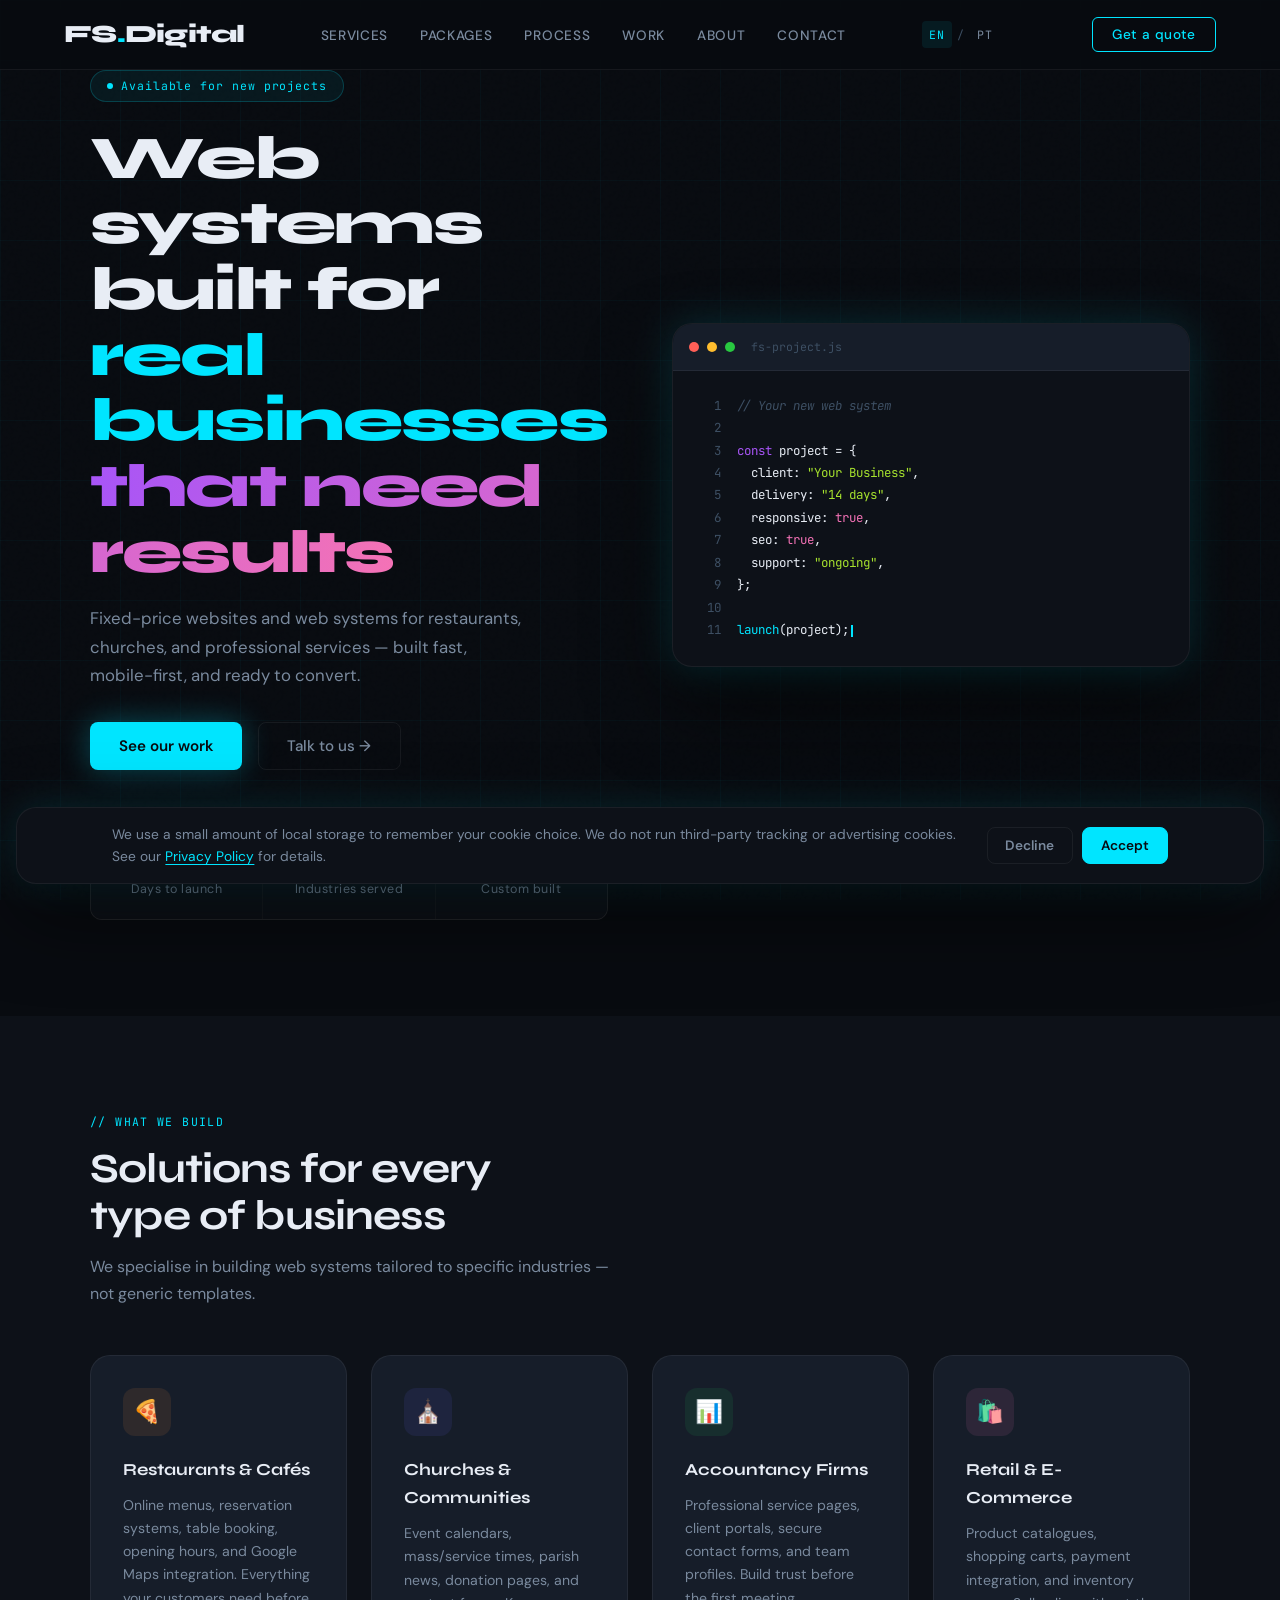
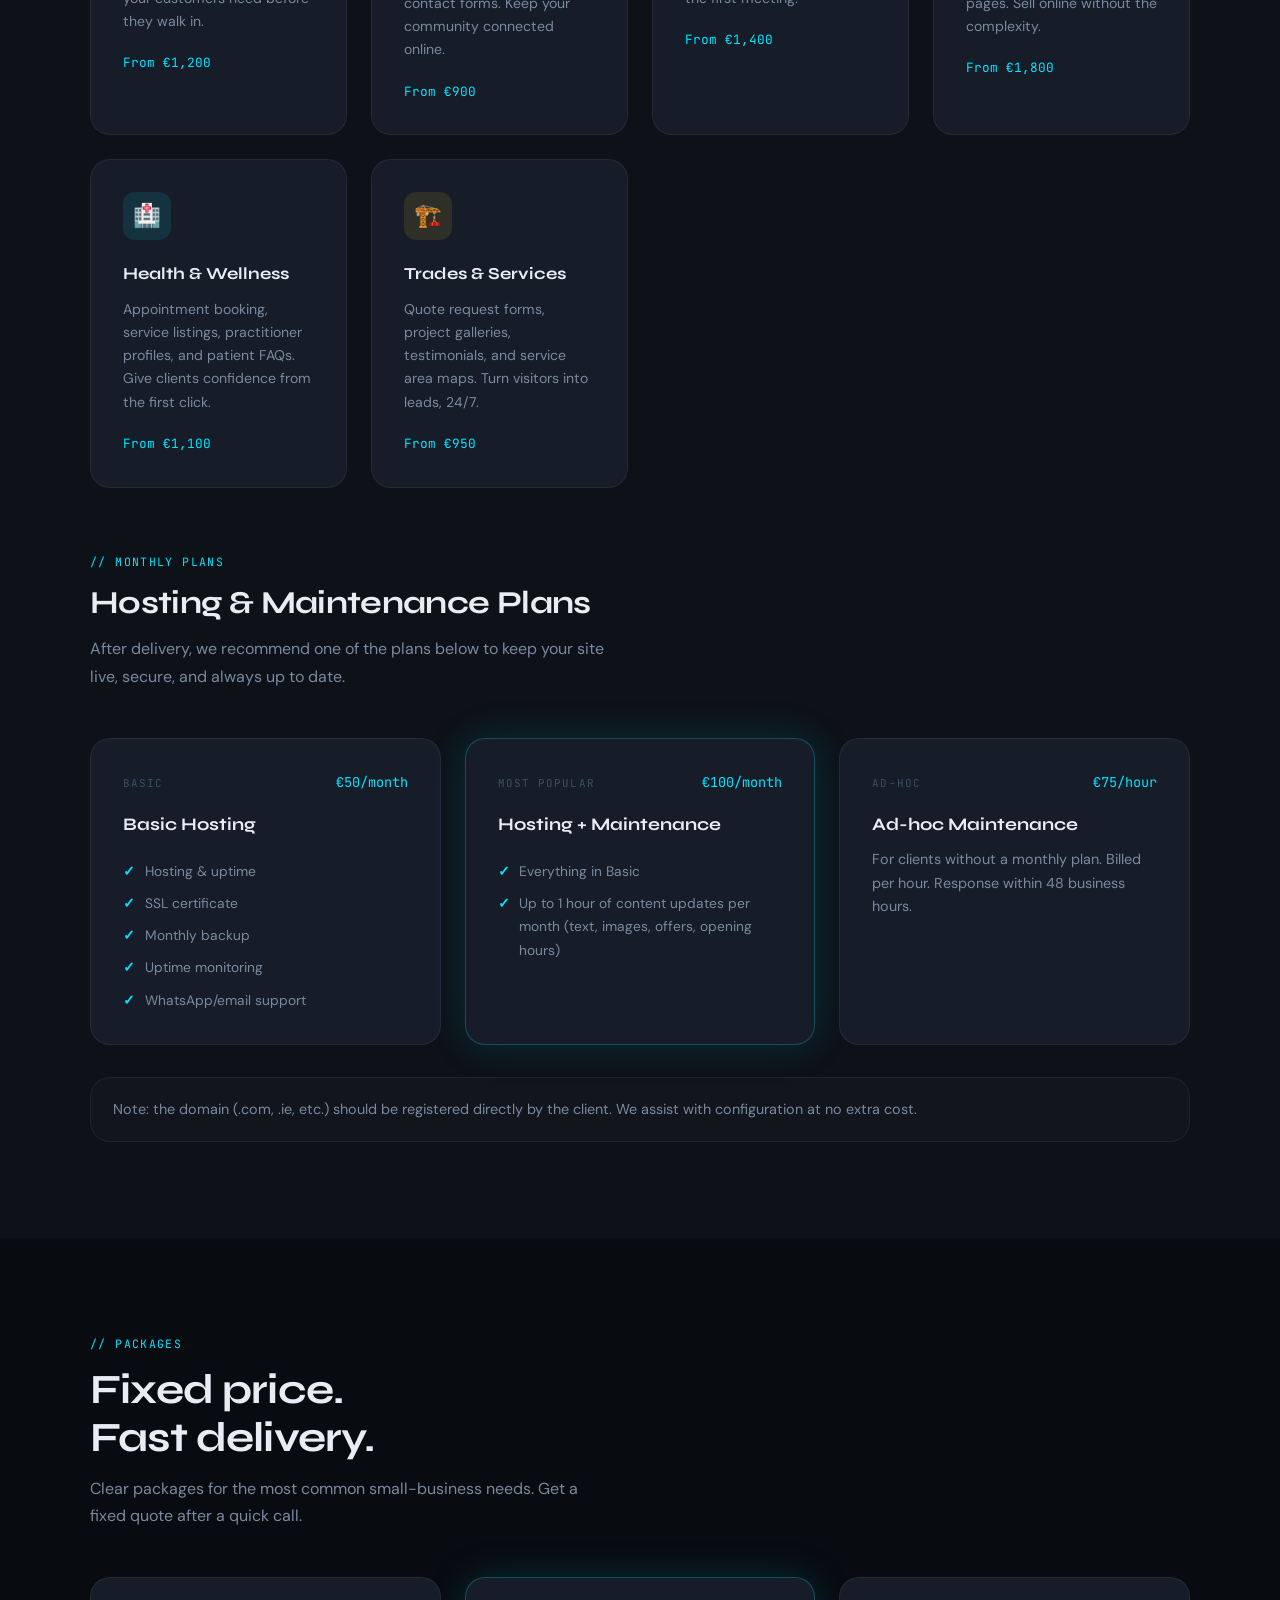
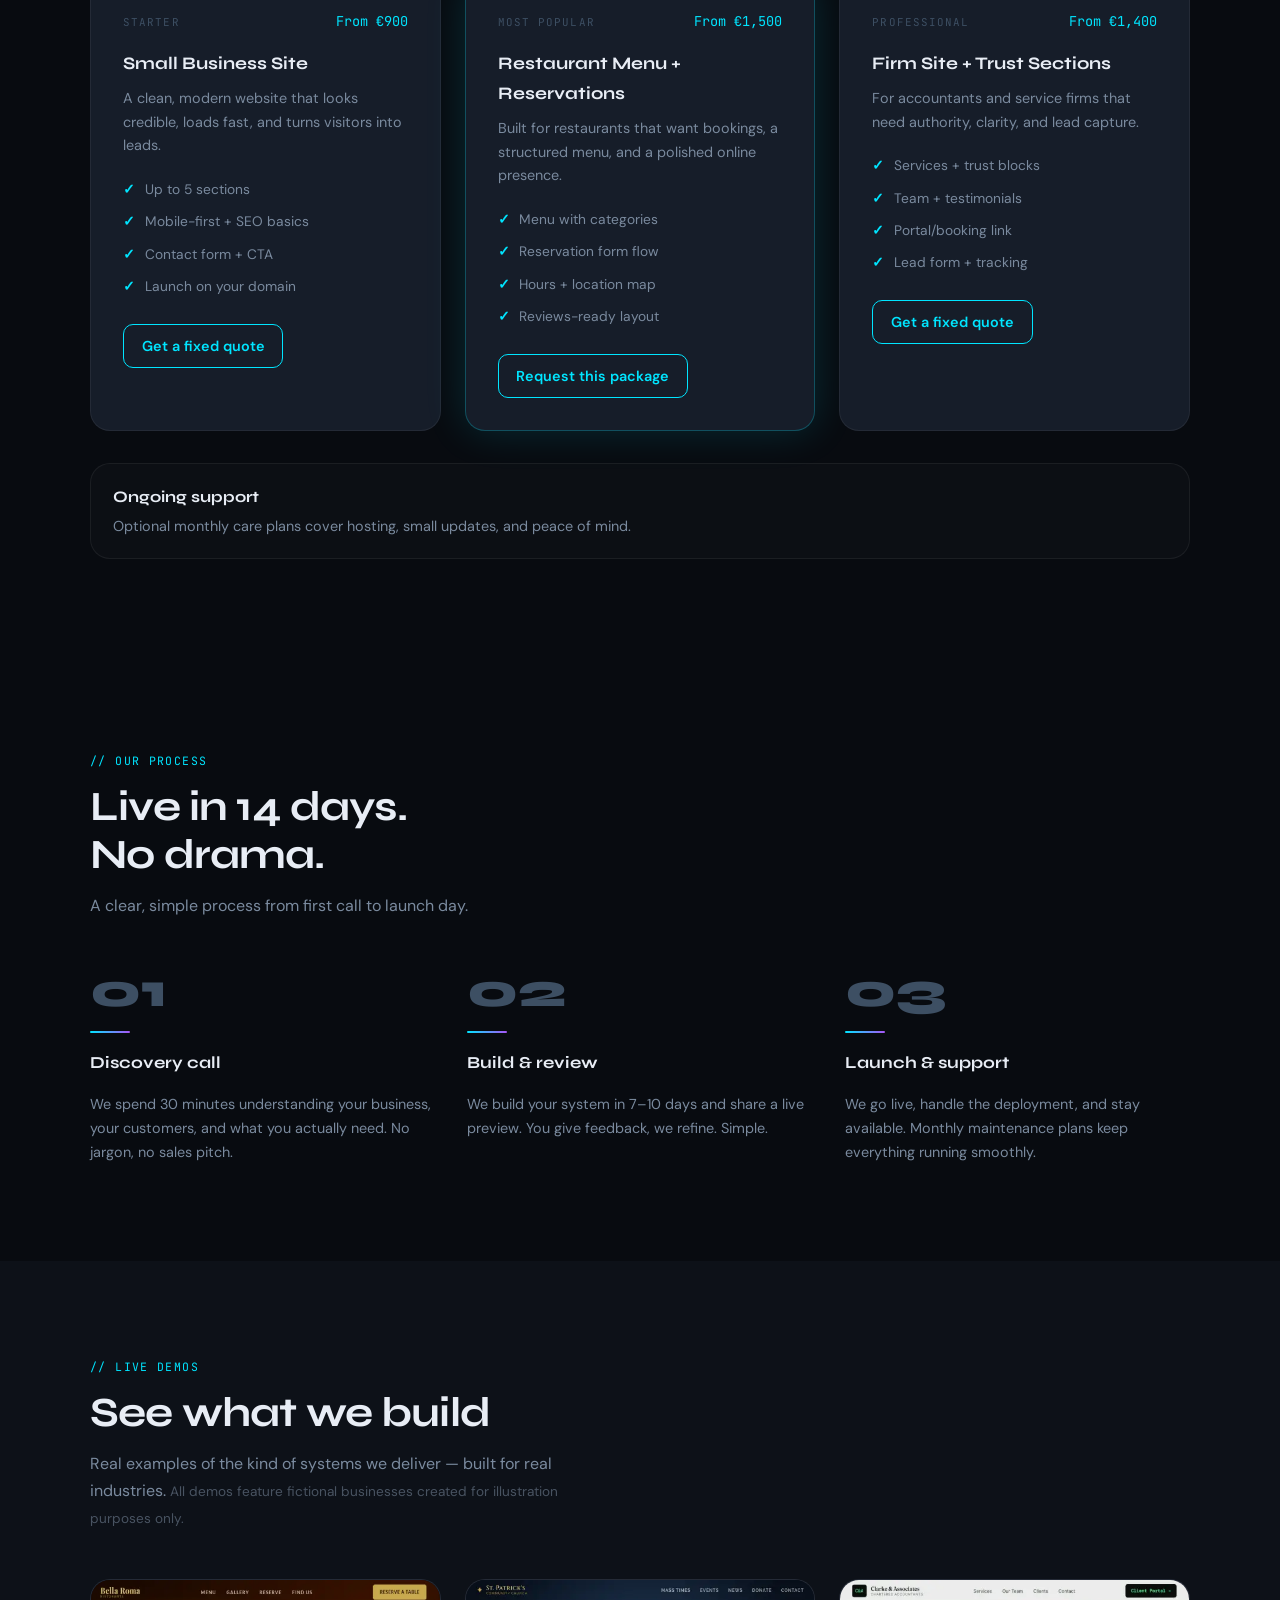
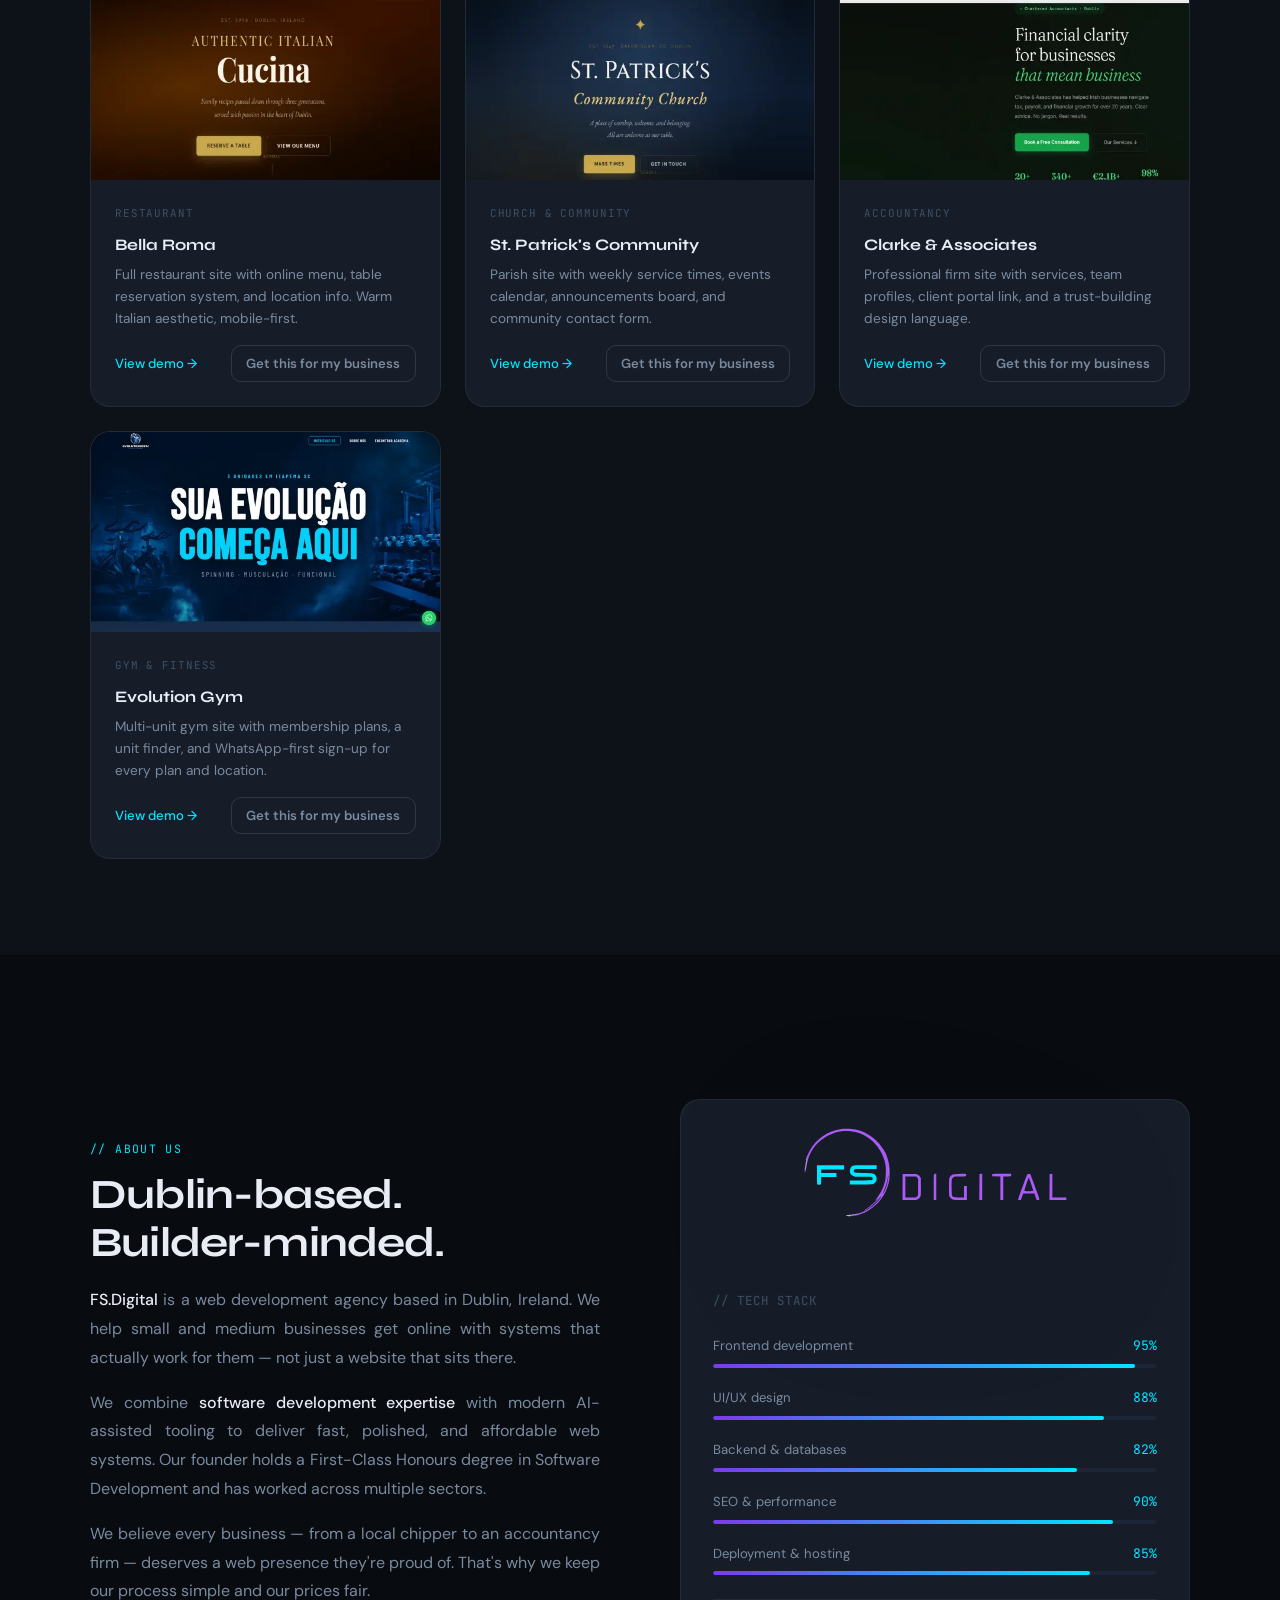
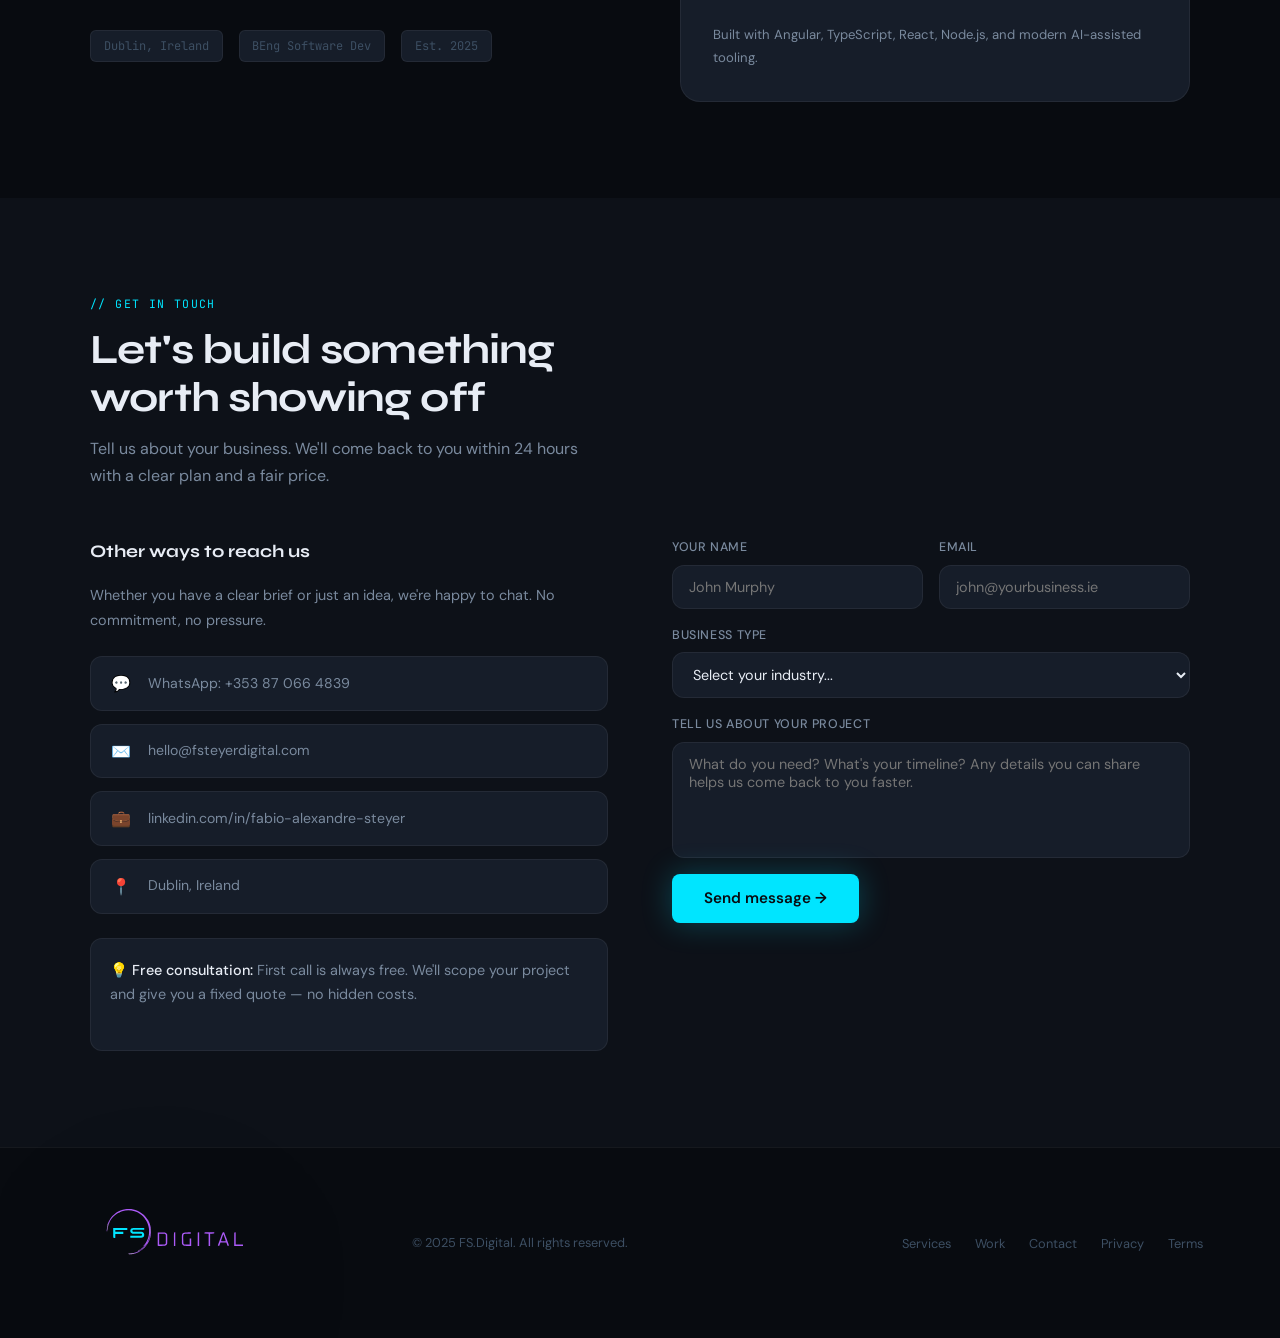
==== commit bb7c5d76: "Feat: add Evolution Gym as 4th demo in the #demos grid Adds the client-built Evolution Gym site to d" ====
--- a/index.html
+++ b/index.html
@@ -386,6 +386,20 @@
           </div>
         </div>
       </div>
+      <div class="demo-card reveal">
+        <div class="demo-preview">
+          <img src="demos/gyms/preview.webp" alt="Evolution Gym demo site screenshot" loading="lazy" width="600" height="338"/>
+        </div>
+        <div class="demo-info">
+          <div class="demo-tag">Gym & Fitness</div>
+          <h3>Evolution Gym</h3>
+          <p>Multi-unit gym site with membership plans, a unit finder, and WhatsApp-first sign-up for every plan and location.</p>
+          <div class="demo-actions">
+            <a href="demos/gyms/" class="demo-link" target="_blank" rel="noreferrer noopener">View demo →</a>
+            <button class="demo-cta" type="button" data-scroll-to="contact">Get this for my business</button>
+          </div>
+        </div>
+      </div>
     </div>
   </div>
 </section>
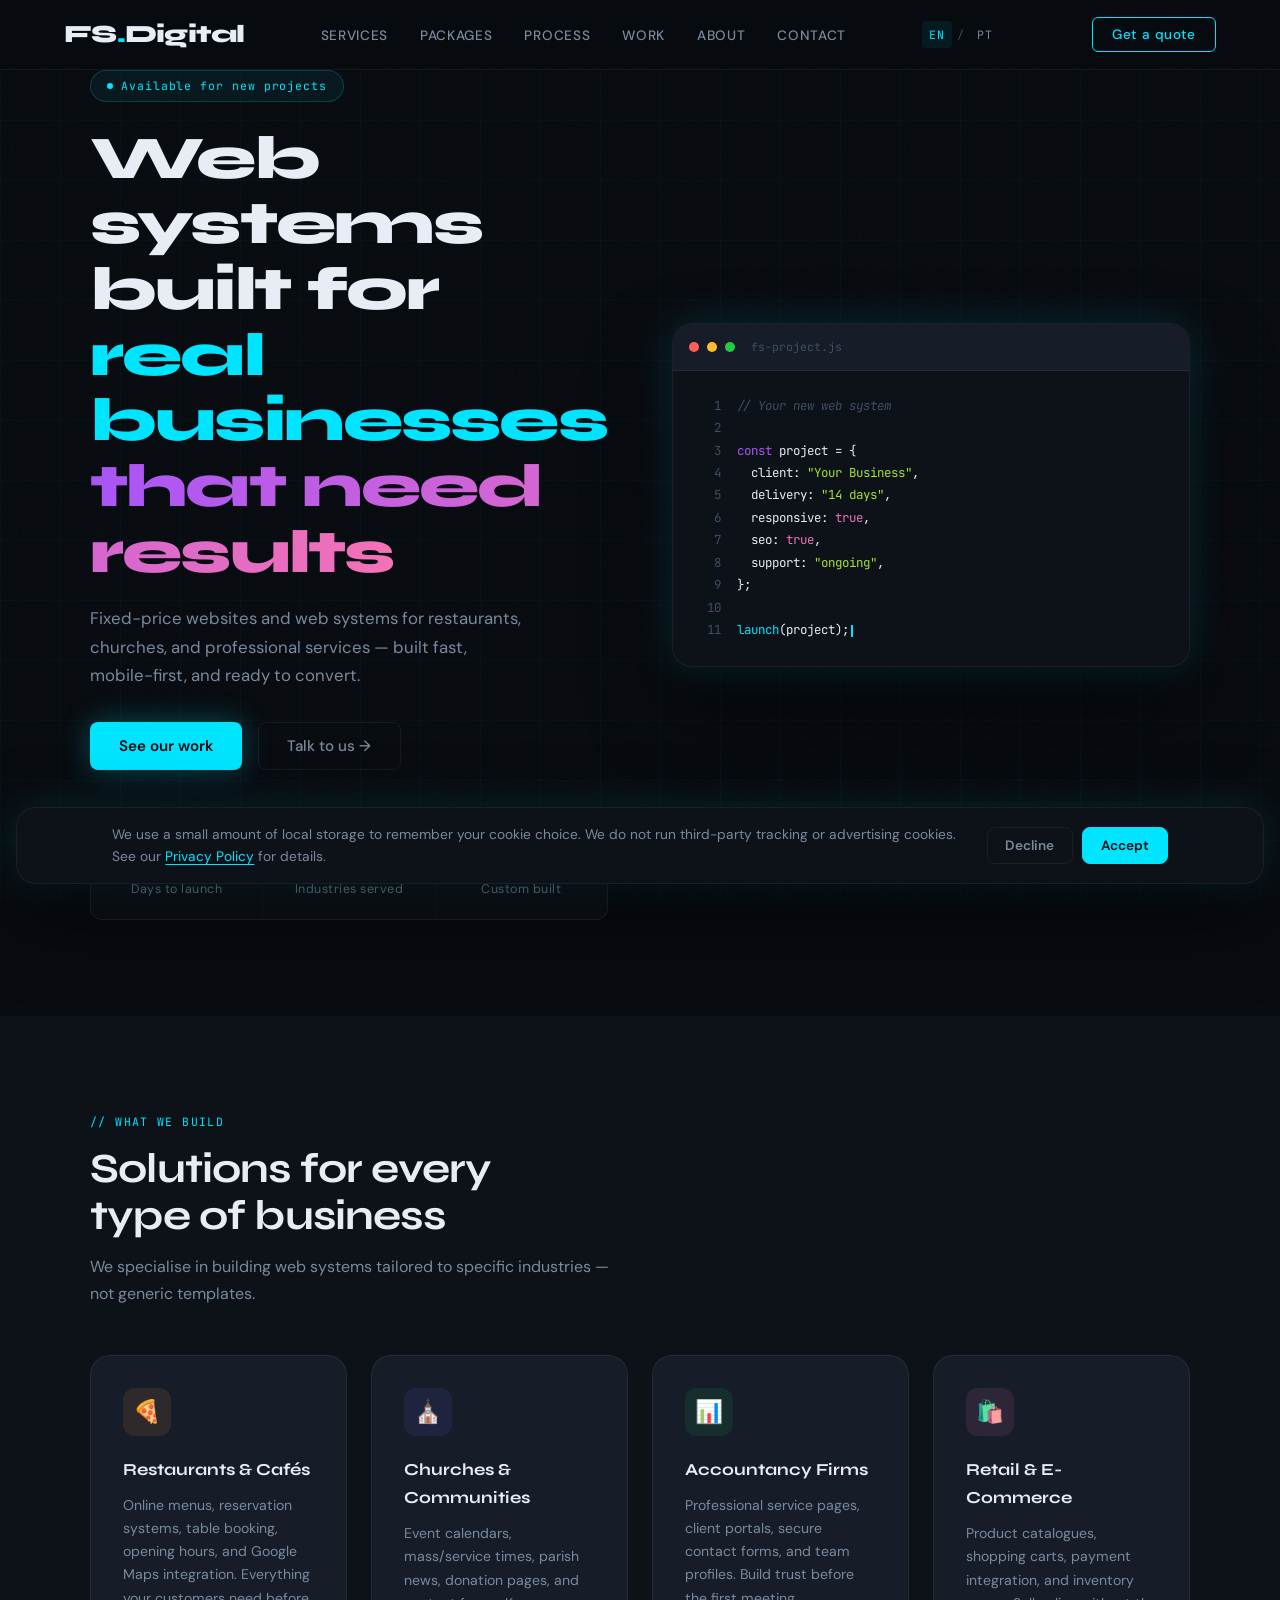
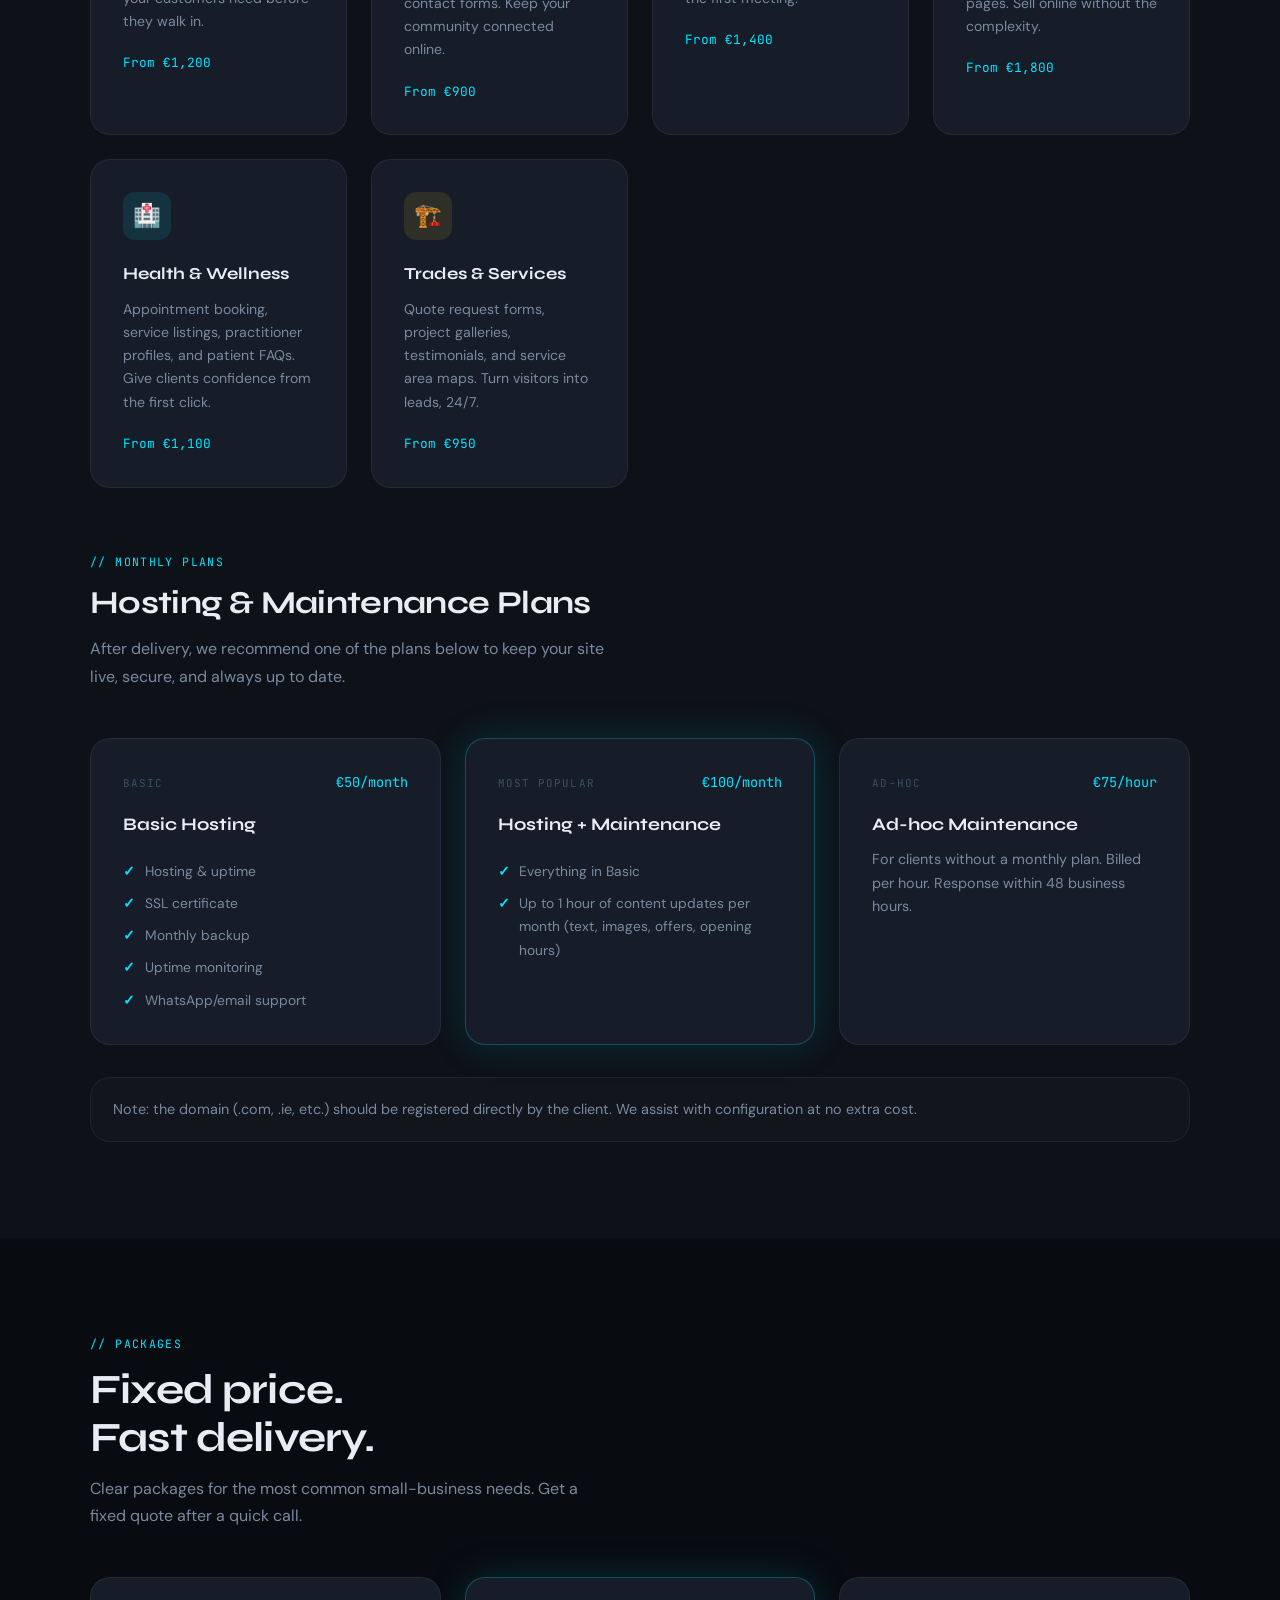
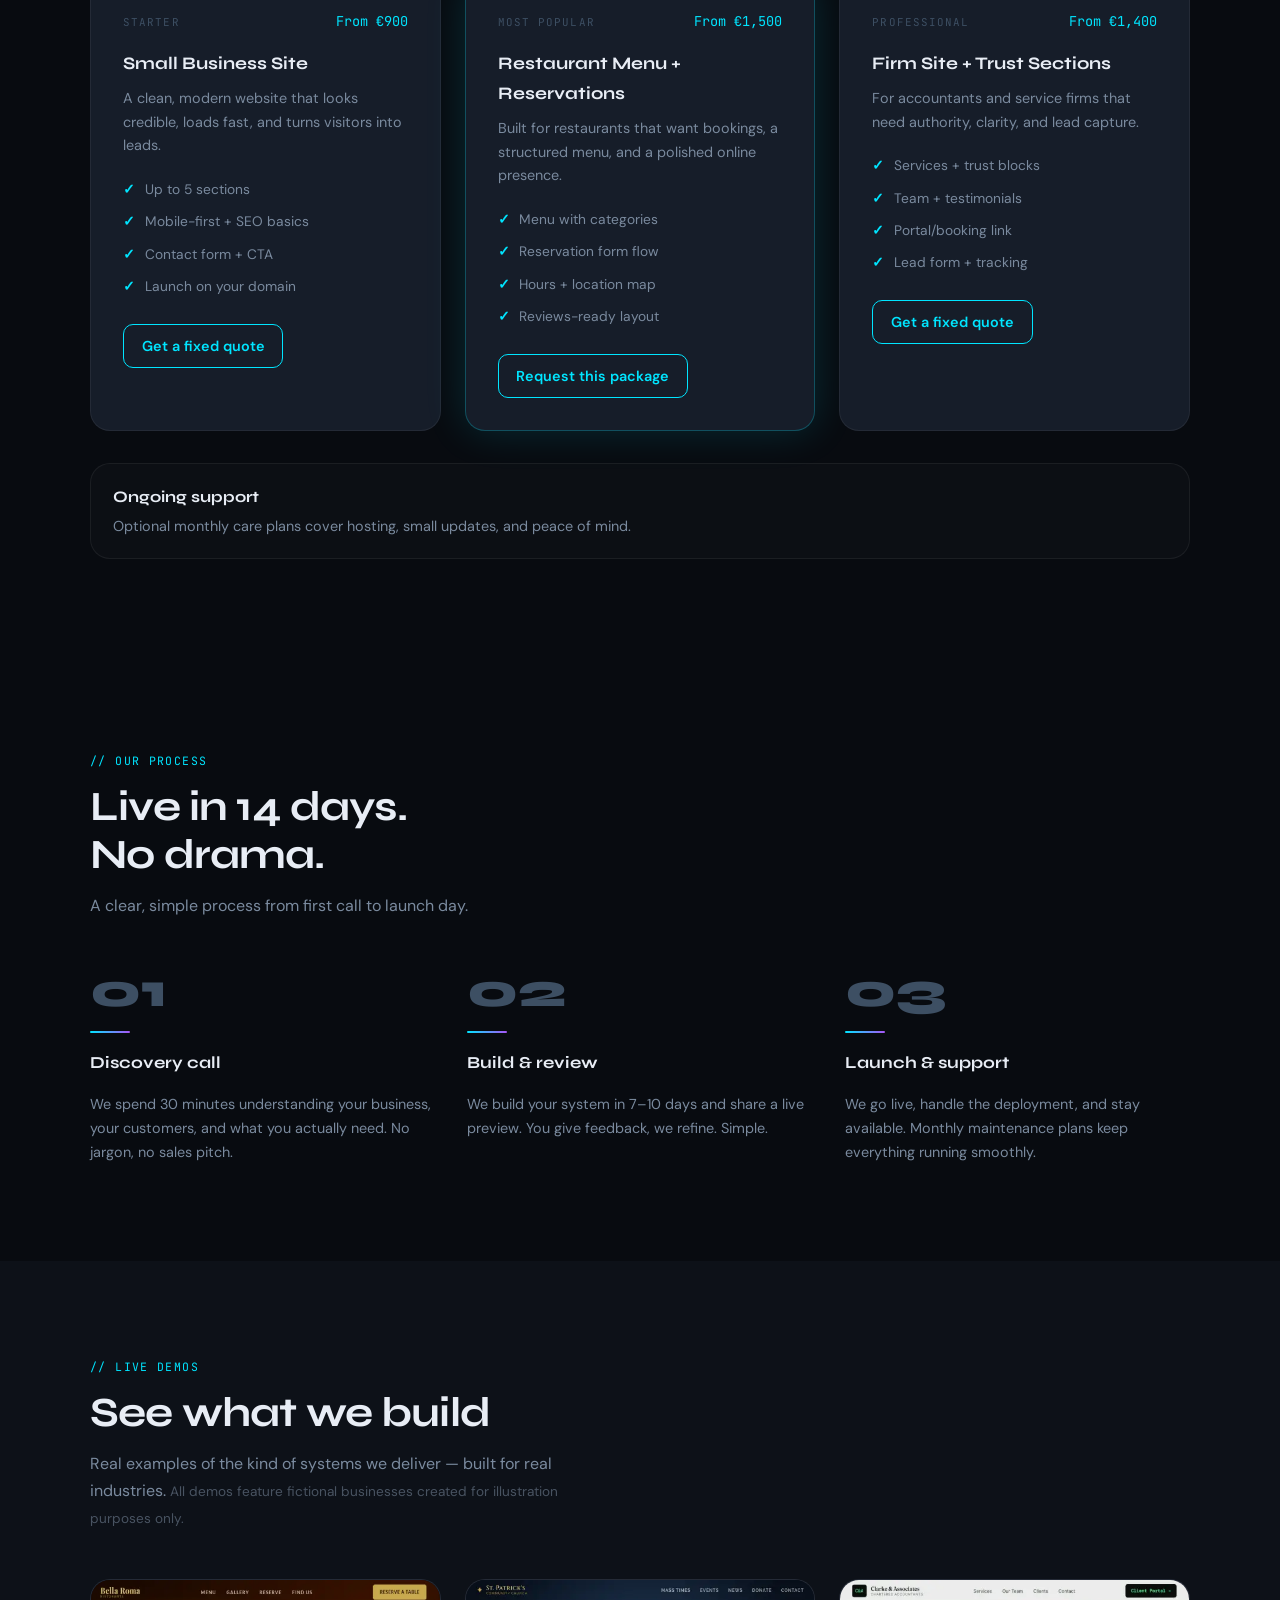
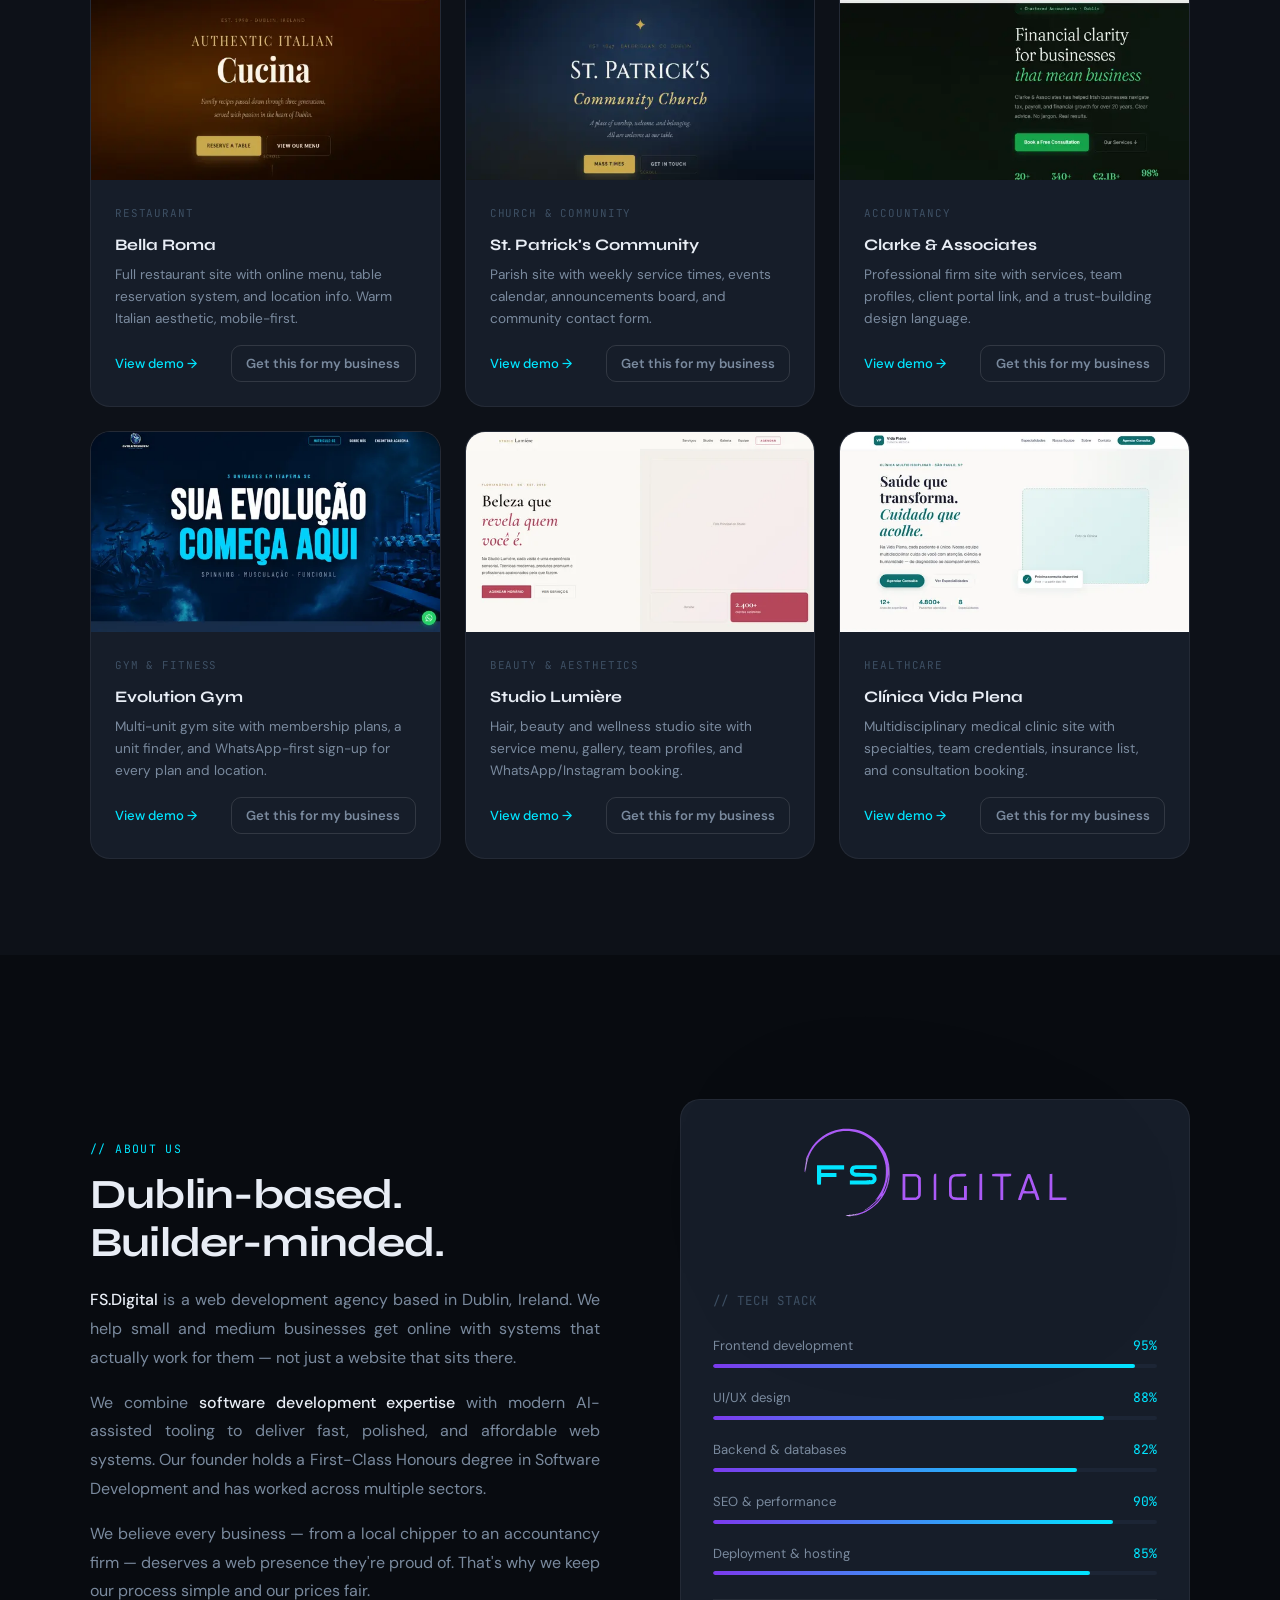
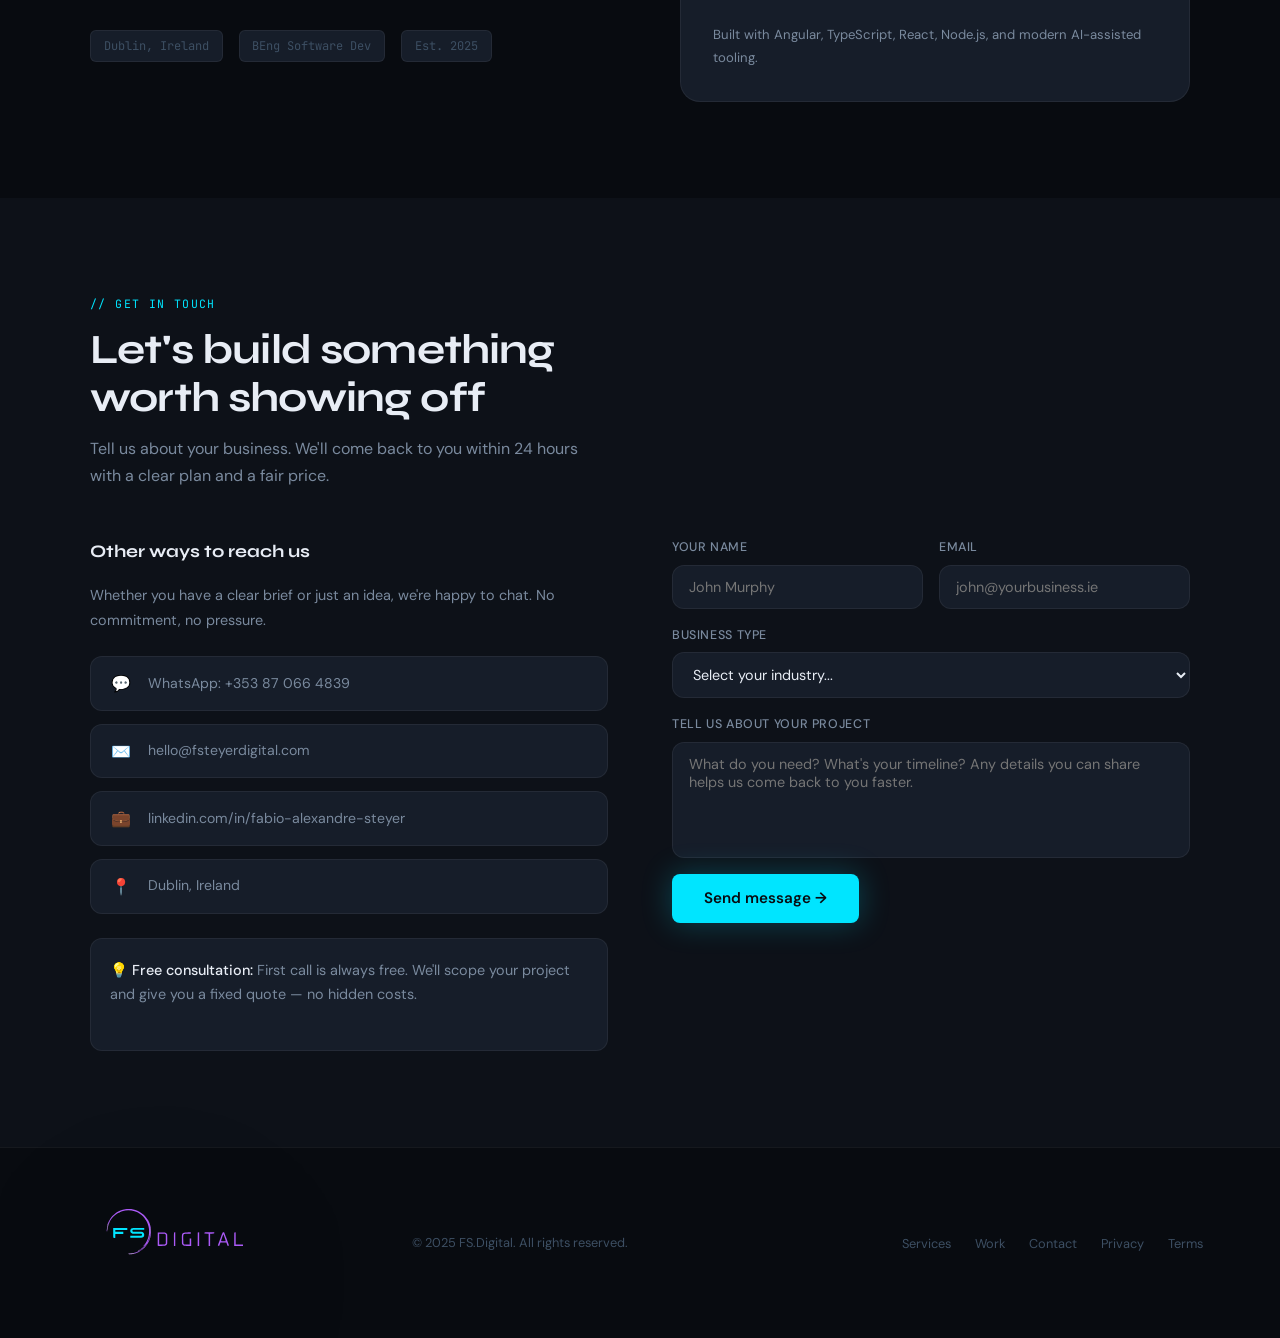
==== commit 7e6f9b08: "Feat: add Studio Lumière and Clínica Vida Plena demos Adds two fictional showcase demos (beauty/aest" ====
--- a/index.html
+++ b/index.html
@@ -400,6 +400,34 @@
           </div>
         </div>
       </div>
+      <div class="demo-card reveal">
+        <div class="demo-preview">
+          <img src="demos/beleza/preview.webp" alt="Studio Lumière beauty & aesthetics demo site screenshot" loading="lazy" width="600" height="338"/>
+        </div>
+        <div class="demo-info">
+          <div class="demo-tag">Beauty & Aesthetics</div>
+          <h3>Studio Lumière</h3>
+          <p>Hair, beauty and wellness studio site with service menu, gallery, team profiles, and WhatsApp/Instagram booking.</p>
+          <div class="demo-actions">
+            <a href="demos/beleza/" class="demo-link" target="_blank" rel="noreferrer noopener">View demo →</a>
+            <button class="demo-cta" type="button" data-scroll-to="contact">Get this for my business</button>
+          </div>
+        </div>
+      </div>
+      <div class="demo-card reveal">
+        <div class="demo-preview">
+          <img src="demos/clinica/preview.webp" alt="Clínica Vida Plena medical clinic demo site screenshot" loading="lazy" width="600" height="338"/>
+        </div>
+        <div class="demo-info">
+          <div class="demo-tag">Healthcare</div>
+          <h3>Clínica Vida Plena</h3>
+          <p>Multidisciplinary medical clinic site with specialties, team credentials, insurance list, and consultation booking.</p>
+          <div class="demo-actions">
+            <a href="demos/clinica/" class="demo-link" target="_blank" rel="noreferrer noopener">View demo →</a>
+            <button class="demo-cta" type="button" data-scroll-to="contact">Get this for my business</button>
+          </div>
+        </div>
+      </div>
     </div>
   </div>
 </section>
